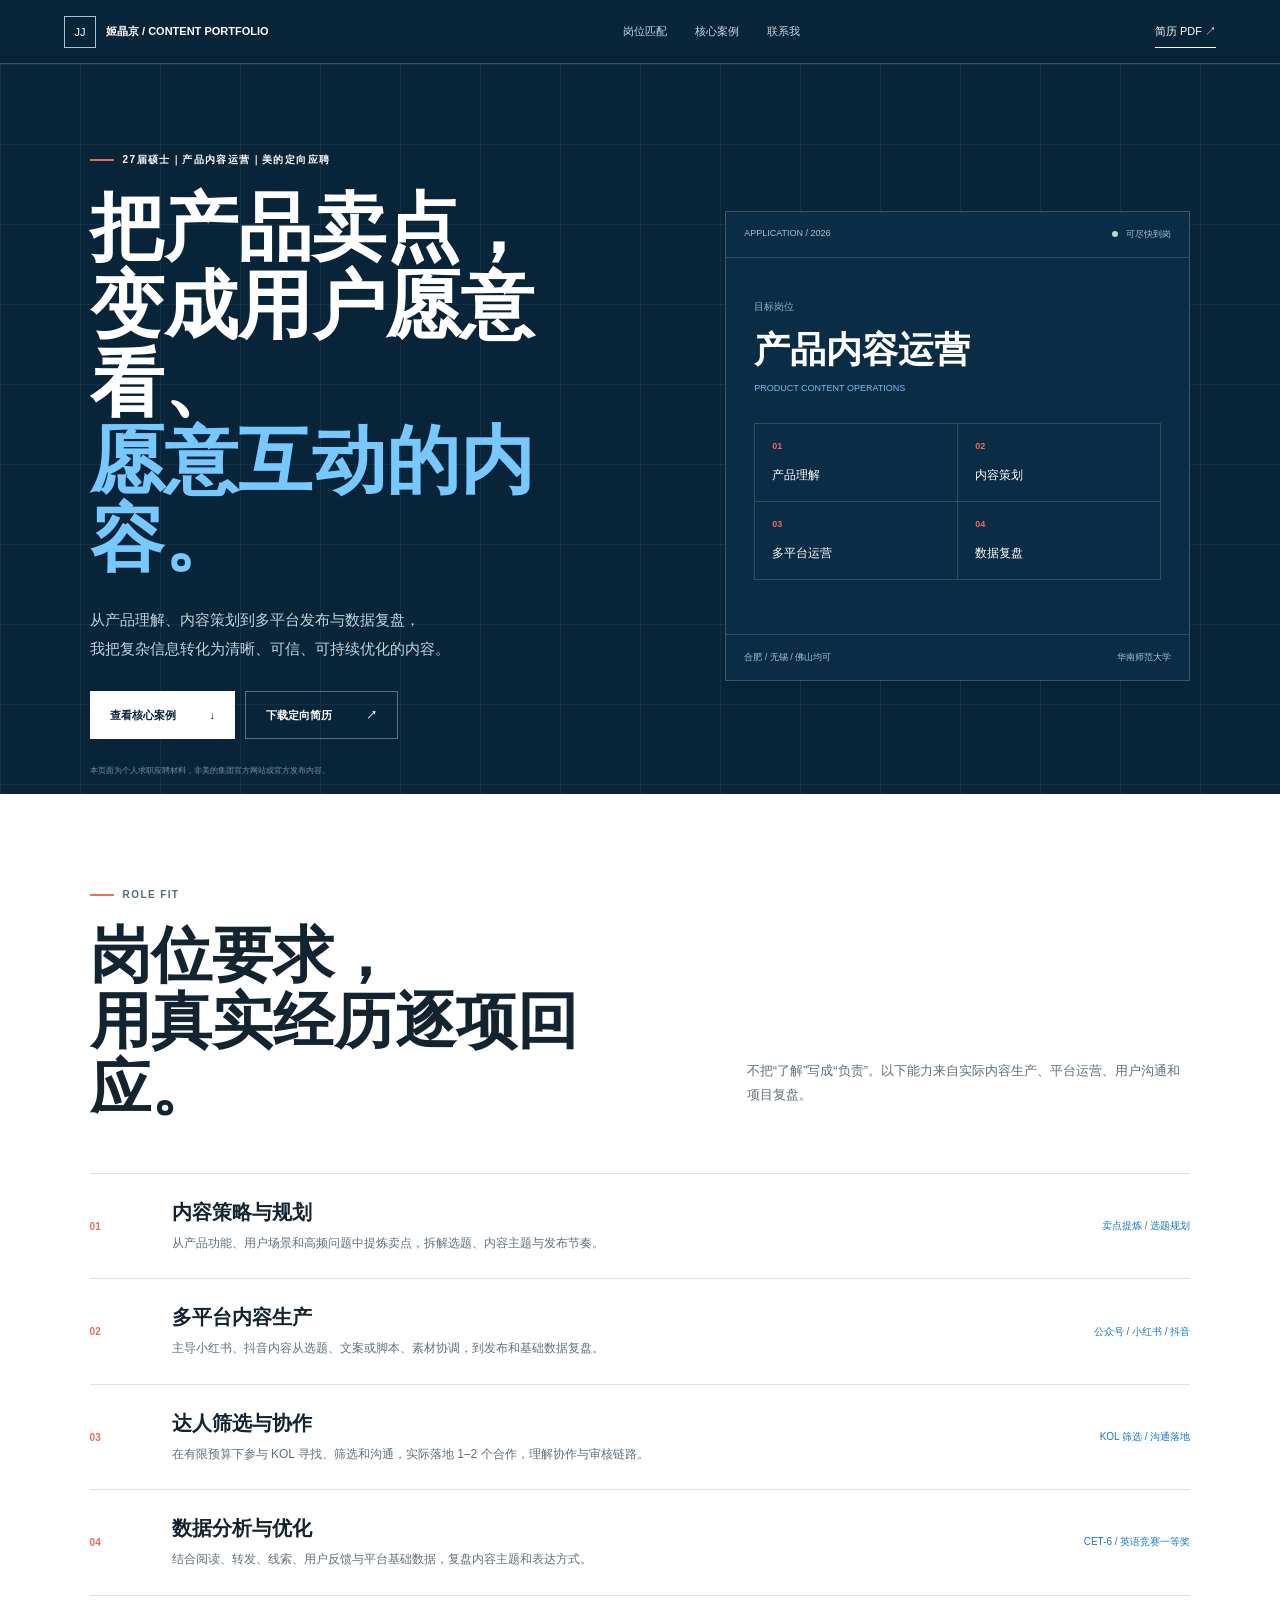
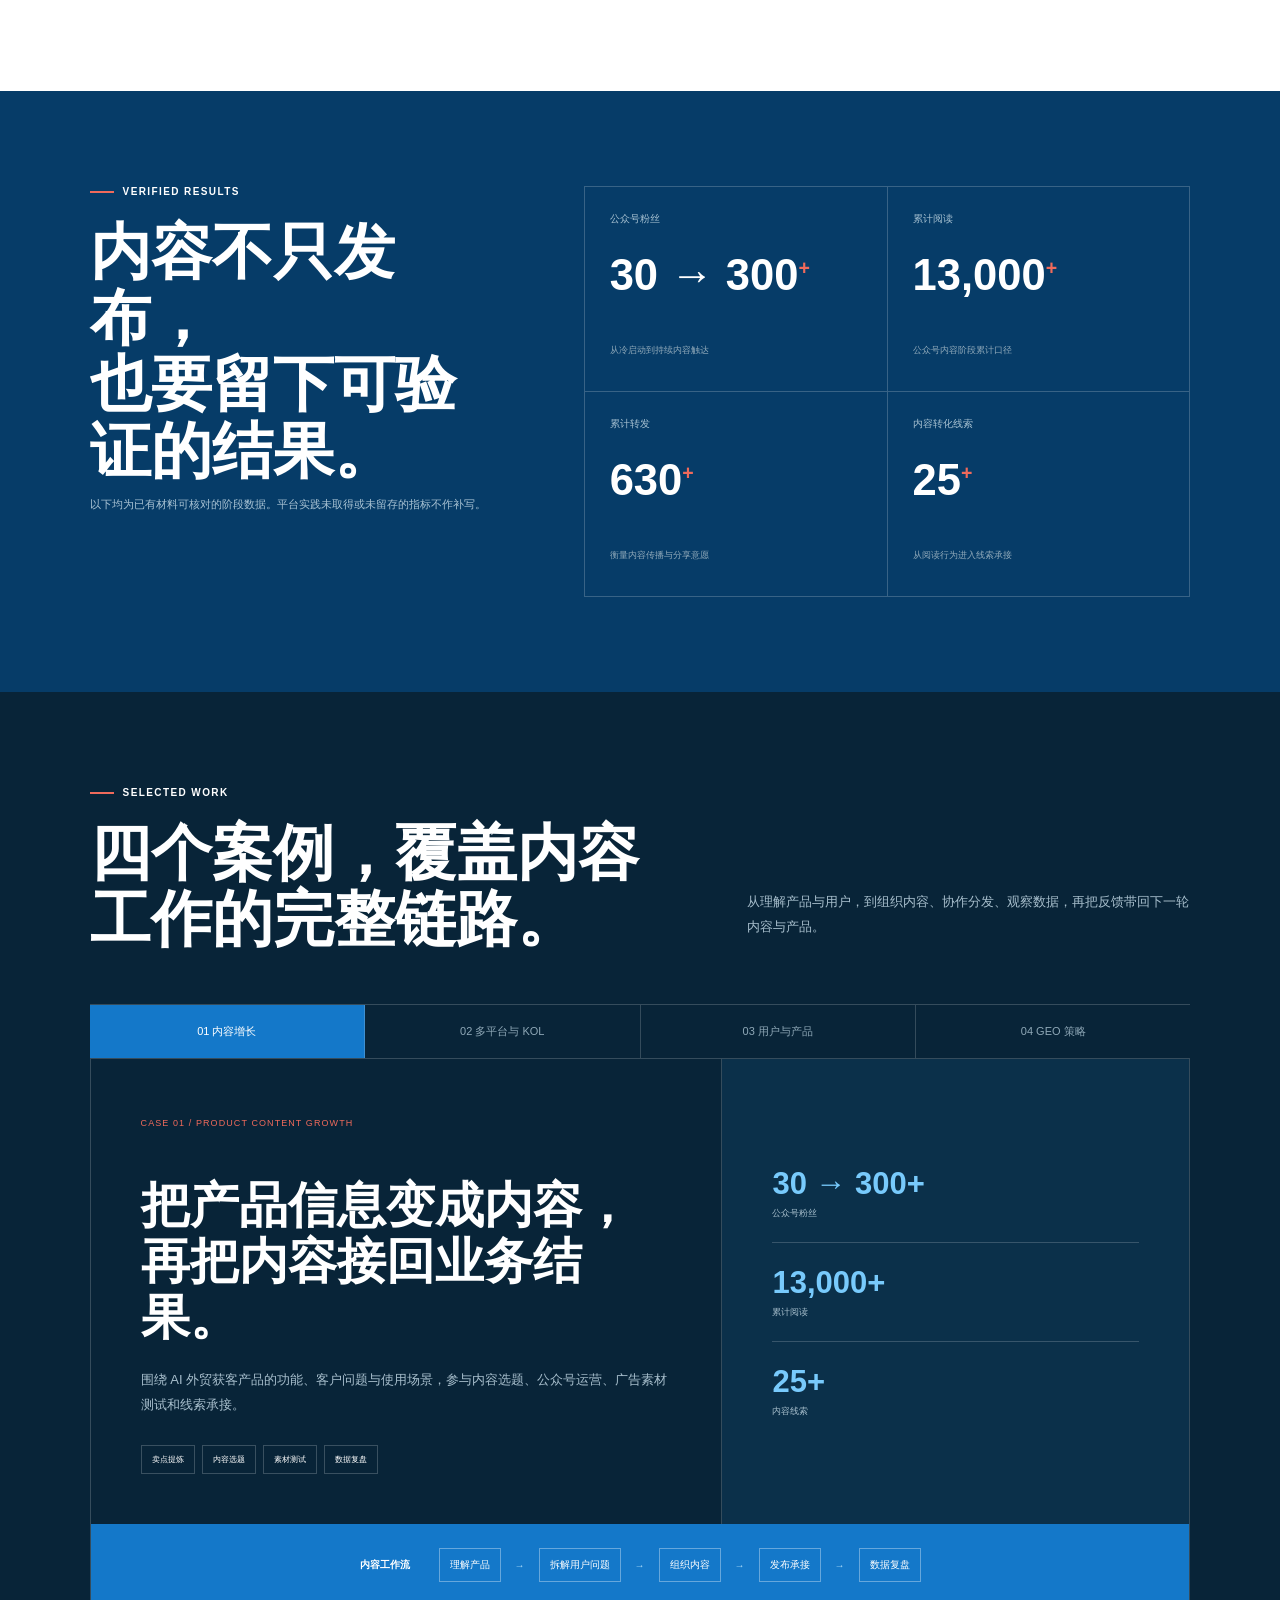
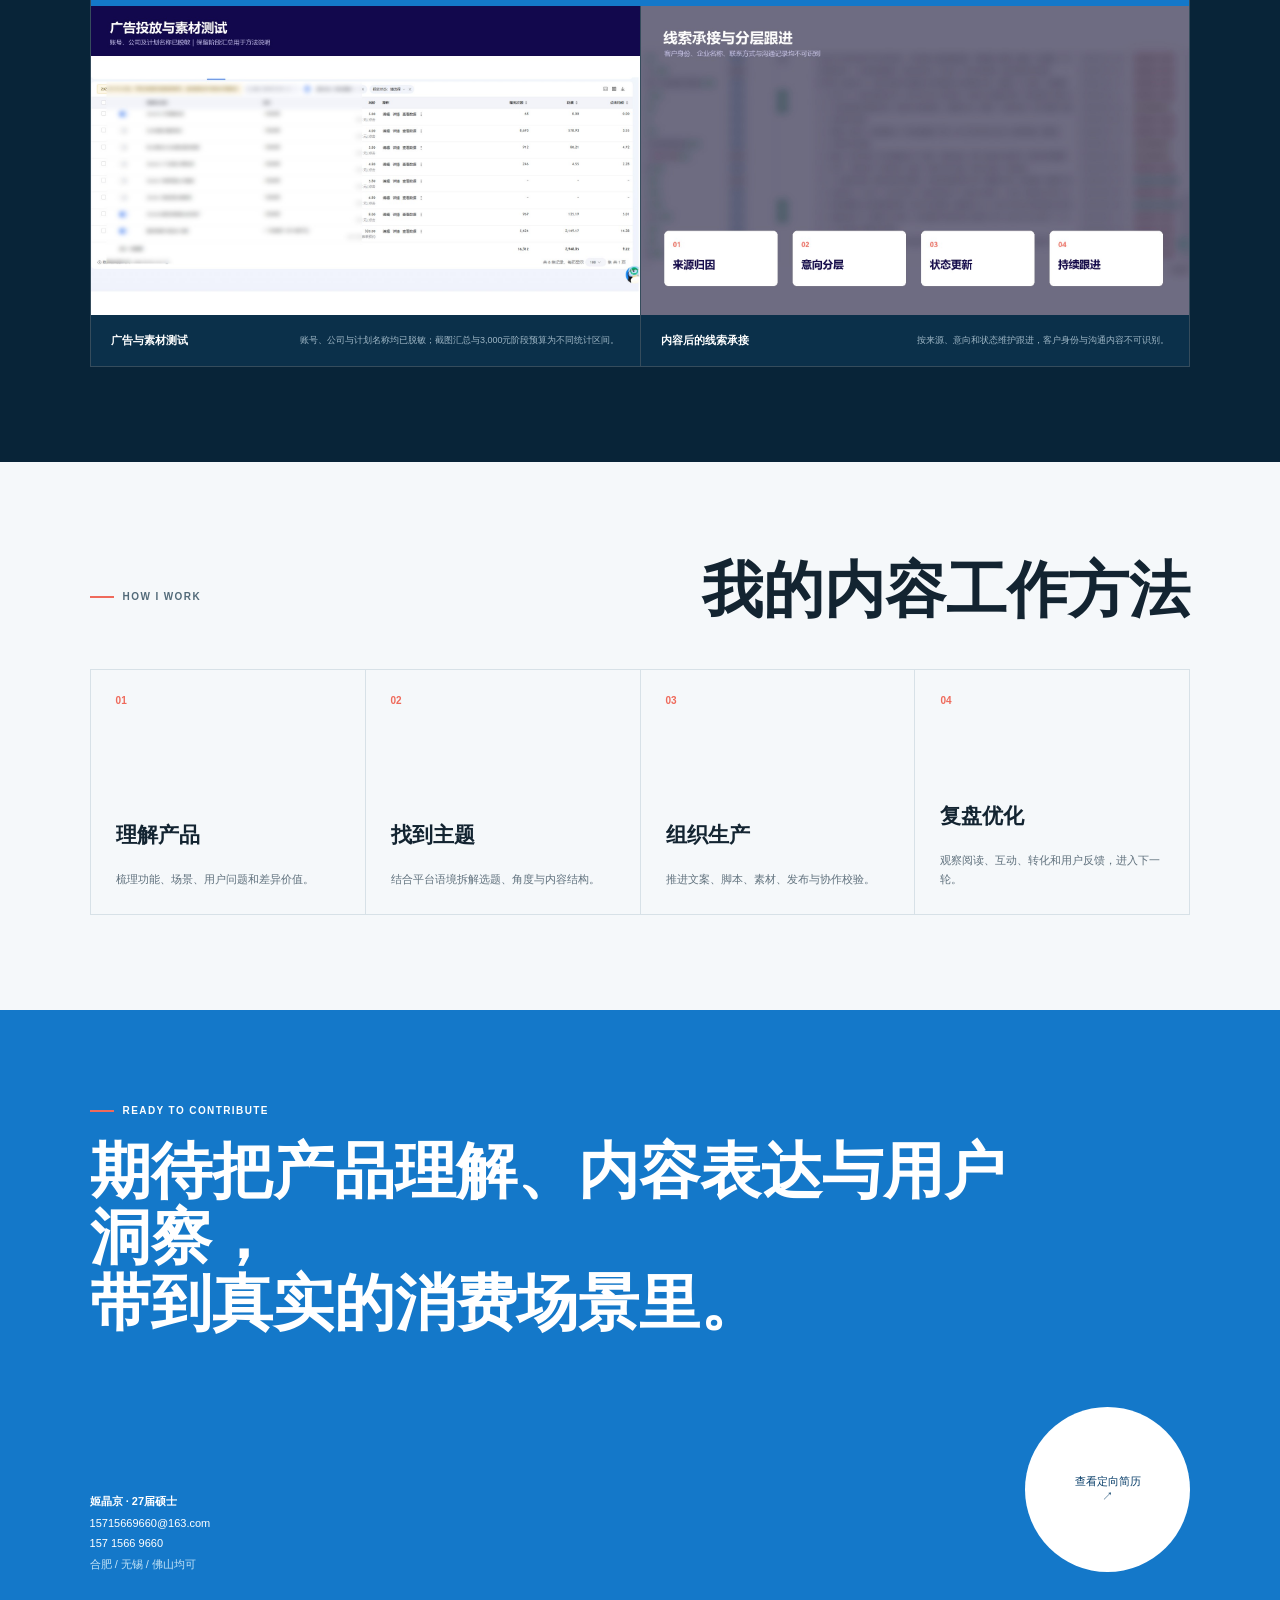
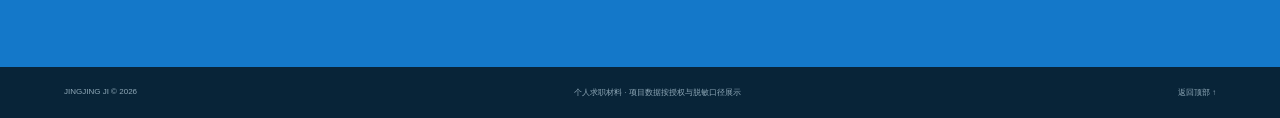
==== midea/index.html @ 1d13962d "Add Midea content operations portfolio" ====
<!doctype html>
<html lang="zh-CN">
<head>
  <meta charset="utf-8">
  <meta name="viewport" content="width=device-width, initial-scale=1">
  <meta name="description" content="姬晶京，美的产品内容运营岗位定向作品集。">
  <title>姬晶京｜美的产品内容运营定向作品集</title>
  <link rel="stylesheet" href="styles.css">
</head>
<body>
  <header class="site-header">
    <a class="brand" href="#top" aria-label="返回顶部"><span>JJ</span><b>姬晶京 / CONTENT PORTFOLIO</b></a>
    <nav aria-label="页面导航"><a href="#match">岗位匹配</a><a href="#work">核心案例</a><a href="#contact">联系我</a></nav>
    <a class="header-action" href="assets/Midea_Product_Content_Resume_Jijingjing.pdf" target="_blank" rel="noopener">简历 PDF <span>↗</span></a>
  </header>

  <main id="top">
    <section class="hero">
      <div class="hero-copy reveal">
        <p class="kicker"><span></span>27届硕士｜产品内容运营｜美的定向应聘</p>
        <h1>把产品卖点，<br>变成用户愿意看、<br><em>愿意互动的内容。</em></h1>
        <p class="hero-lead">从产品理解、内容策划到多平台发布与数据复盘，<br>我把复杂信息转化为清晰、可信、可持续优化的内容。</p>
        <div class="hero-actions">
          <a class="button primary" href="#work">查看核心案例 <span>↓</span></a>
          <a class="button secondary" href="assets/Midea_Product_Content_Resume_Jijingjing.pdf" target="_blank" rel="noopener">下载定向简历 <span>↗</span></a>
        </div>
      </div>
      <div class="hero-board reveal" aria-label="个人能力概览">
        <div class="board-head"><span>APPLICATION / 2026</span><span><i></i> 可尽快到岗</span></div>
        <div class="board-center">
          <p>目标岗位</p><strong>产品内容运营</strong><small>PRODUCT CONTENT OPERATIONS</small>
        </div>
        <div class="capability-grid">
          <div><b>01</b><span>产品理解</span></div><div><b>02</b><span>内容策划</span></div>
          <div><b>03</b><span>多平台运营</span></div><div><b>04</b><span>数据复盘</span></div>
        </div>
        <div class="board-foot"><span>合肥 / 无锡 / 佛山均可</span><span>华南师范大学</span></div>
      </div>
      <div class="hero-note">本页面为个人求职应聘材料，非美的集团官方网站或官方发布内容。</div>
    </section>

    <section id="match" class="match section">
      <div class="section-heading reveal">
        <div><p class="kicker dark"><span></span>ROLE FIT</p><h2>岗位要求，<br>用真实经历逐项回应。</h2></div>
        <p>不把“了解”写成“负责”。以下能力来自实际内容生产、平台运营、用户沟通和项目复盘。</p>
      </div>
      <div class="match-list">
        <article class="reveal"><b>01</b><div><h3>内容策略与规划</h3><p>从产品功能、用户场景和高频问题中提炼卖点，拆解选题、内容主题与发布节奏。</p></div><span>卖点提炼 / 选题规划</span></article>
        <article class="reveal"><b>02</b><div><h3>多平台内容生产</h3><p>主导小红书、抖音内容从选题、文案或脚本、素材协调，到发布和基础数据复盘。</p></div><span>公众号 / 小红书 / 抖音</span></article>
        <article class="reveal"><b>03</b><div><h3>达人筛选与协作</h3><p>在有限预算下参与 KOL 寻找、筛选和沟通，实际落地 1–2 个合作，理解协作与审核链路。</p></div><span>KOL 筛选 / 沟通落地</span></article>
        <article class="reveal"><b>04</b><div><h3>数据分析与优化</h3><p>结合阅读、转发、线索、用户反馈与平台基础数据，复盘内容主题和表达方式。</p></div><span>CET-6 / 英语竞赛一等奖</span></article>
      </div>
    </section>

    <section class="results section" aria-labelledby="results-title">
      <div class="result-intro reveal"><p class="kicker"><span></span>VERIFIED RESULTS</p><h2 id="results-title">内容不只发布，<br>也要留下可验证的结果。</h2><p>以下均为已有材料可核对的阶段数据。平台实践未取得或未留存的指标不作补写。</p></div>
      <div class="result-grid">
        <article class="reveal"><span>公众号粉丝</span><strong>30 → 300<sup>+</sup></strong><p>从冷启动到持续内容触达</p></article>
        <article class="reveal"><span>累计阅读</span><strong>13,000<sup>+</sup></strong><p>公众号内容阶段累计口径</p></article>
        <article class="reveal"><span>累计转发</span><strong>630<sup>+</sup></strong><p>衡量内容传播与分享意愿</p></article>
        <article class="reveal"><span>内容转化线索</span><strong>25<sup>+</sup></strong><p>从阅读行为进入线索承接</p></article>
      </div>
    </section>

    <section id="work" class="work section">
      <div class="section-heading light reveal">
        <div><p class="kicker"><span></span>SELECTED WORK</p><h2>四个案例，覆盖内容工作的完整链路。</h2></div>
        <p>从理解产品与用户，到组织内容、协作分发、观察数据，再把反馈带回下一轮内容与产品。</p>
      </div>
      <div class="case-tabs" role="tablist" aria-label="核心案例切换">
        <button class="active" id="tab-content" data-case="content" role="tab" aria-selected="true" aria-controls="content">01 内容增长</button>
        <button id="tab-platform" data-case="platform" role="tab" aria-selected="false" aria-controls="platform">02 多平台与 KOL</button>
        <button id="tab-user" data-case="user" role="tab" aria-selected="false" aria-controls="user">03 用户与产品</button>
        <button id="tab-geo" data-case="geo" role="tab" aria-selected="false" aria-controls="geo">04 GEO 策略</button>
      </div>

      <div class="case-stage reveal">
        <article class="case-panel active" id="content" role="tabpanel" aria-labelledby="tab-content">
          <div class="case-summary">
            <div><p class="case-no">CASE 01 / PRODUCT CONTENT GROWTH</p><h3>把产品信息变成内容，再把内容接回业务结果。</h3><p>围绕 AI 外贸获客产品的功能、客户问题与使用场景，参与内容选题、公众号运营、广告素材测试和线索承接。</p><div class="tags"><span>卖点提炼</span><span>内容选题</span><span>素材测试</span><span>数据复盘</span></div></div>
            <div class="mini-results"><div><b>30 → 300+</b><span>公众号粉丝</span></div><div><b>13,000+</b><span>累计阅读</span></div><div><b>25+</b><span>内容线索</span></div></div>
          </div>
          <div class="process"><b>内容工作流</b><span>理解产品</span><i>→</i><span>拆解用户问题</span><i>→</i><span>组织内容</span><i>→</i><span>发布承接</span><i>→</i><span>数据复盘</span></div>
          <div class="evidence-grid">
            <figure><img src="../assets/evidence-ad-performance.jpg" alt="广告投放与素材测试后台脱敏截图"><figcaption><b>广告与素材测试</b><span>账号、公司与计划名称均已脱敏；截图汇总与3,000元阶段预算为不同统计区间。</span></figcaption></figure>
            <figure><img src="../assets/evidence-lead-workflow.jpg" alt="客户线索承接和分层跟进脱敏示意"><figcaption><b>内容后的线索承接</b><span>按来源、意向和状态维护跟进，客户身份与沟通内容不可识别。</span></figcaption></figure>
          </div>
        </article>

        <article class="case-panel" id="platform" role="tabpanel" aria-labelledby="tab-platform" hidden>
          <div class="case-summary">
            <div><p class="case-no">CASE 02 / MULTI-PLATFORM & KOL</p><h3>平台不同，内容的组织方式也要跟着改变。</h3><p>在要务科技主导小红书、抖音日常内容运营，覆盖选题、文案或脚本、素材协调、发布和基础复盘；在基金会实习中参与 KOL 筛选与合作沟通。</p><div class="tags"><span>小红书</span><span>抖音</span><span>脚本与文案</span><span>KOL 协作</span></div></div>
            <div class="platform-flow"><div><b>小红书</b><span>问题切入 / 场景表达 / 信息密度</span></div><div><b>抖音</b><span>前3秒信息 / 口播结构 / 节奏反馈</span></div><div><b>KOL</b><span>筛选 / 沟通 / 内容对齐 / 落地</span></div></div>
          </div>
          <div class="case-facts"><article><b>主导范围</b><p>选题 → 文案/脚本 → 素材协调 → 发布 → 基础数据复盘</p></article><article><b>合作结果</b><p>受预算限制，实际落地 1–2 个 KOL 合作；不补写未留存的曝光和转化数据。</p></article><article><b>方法迁移</b><p>先看产品场景与平台语境，再决定内容结构，而不是将同一份素材机械搬运。</p></article></div>
        </article>

        <article class="case-panel" id="user" role="tabpanel" aria-labelledby="tab-user" hidden>
          <div class="case-summary">
            <div><p class="case-no">CASE 03 / USER INSIGHT & PRODUCT</p><h3>从教师反馈里，找到内容传播与产品迭代的连接点。</h3><p>参与“益师心友”AI心理助手 0–1 推广，通过教师社群、内容触达、用户答疑与反馈分类，把一线问题整理为后续传播和产品建议。</p><div class="tags"><span>用户运营</span><span>社群触达</span><span>反馈归类</span><span>需求协作</span></div></div>
            <div class="impact-pair"><div><b>4,000+</b><span>4个月团队新增注册</span></div><div><b>1,000+</b><span>覆盖中小学校</span></div></div>
          </div>
          <div class="process"><b>用户反馈闭环</b><span>内容触达</span><i>→</i><span>注册体验</span><i>→</i><span>社群答疑</span><i>→</i><span>反馈归类</span><i>→</i><span>同步产品</span></div>
          <p class="scope-note">数据为项目团队阶段结果；个人负责社群运营、多渠道推广、用户答疑、反馈整理和推广 SOP 优化。</p>
        </article>

        <article class="case-panel" id="geo" role="tabpanel" aria-labelledby="tab-geo" hidden>
          <div class="case-summary">
            <div><p class="case-no">CASE 04 / DATA-DRIVEN CONTENT</p><h3>用固定问题集建立基线，让内容策略有复测依据。</h3><p>先监测目标问题中的品牌可见度，再从用户搜索意图与竞品占位中规划内容主题，完成公开平台铺设与复测。</p><div class="tags"><span>监测诊断</span><span>内容规划</span><span>竞品研究</span><span>复测验证</span></div></div>
            <div class="geo-score"><small>品牌出现率</small><b>0% → 4.2%</b><span>推荐率 0% → 2.1%</span></div>
          </div>
          <div class="evidence-grid geo-grid">
            <figure><img src="../assets/evidence-geo-before-after.jpg" alt="GEO品牌可见度监测前后对比"><figcaption><b>同口径效果验证</b><span>12个问题、4个平台、48个回答样本。</span></figcaption></figure>
            <figure><img src="../assets/evidence-geo-plan.jpg" alt="GEO月度内容发布计划节选"><figcaption><b>月度内容计划</b><span>4周主题规划，每周2篇，覆盖4类核心搜索意图。</span></figcaption></figure>
          </div>
        </article>
      </div>
    </section>

    <section class="method section">
      <div class="method-title reveal"><p class="kicker dark"><span></span>HOW I WORK</p><h2>我的内容工作方法</h2></div>
      <ol class="method-steps">
        <li class="reveal"><b>01</b><h3>理解产品</h3><p>梳理功能、场景、用户问题和差异价值。</p></li>
        <li class="reveal"><b>02</b><h3>找到主题</h3><p>结合平台语境拆解选题、角度与内容结构。</p></li>
        <li class="reveal"><b>03</b><h3>组织生产</h3><p>推进文案、脚本、素材、发布与协作校验。</p></li>
        <li class="reveal"><b>04</b><h3>复盘优化</h3><p>观察阅读、互动、转化和用户反馈，进入下一轮。</p></li>
      </ol>
    </section>

    <section id="contact" class="contact section">
      <p class="kicker"><span></span>READY TO CONTRIBUTE</p>
      <h2>期待把产品理解、内容表达与用户洞察，<br>带到真实的消费场景里。</h2>
      <div class="contact-row">
        <div><b>姬晶京 · 27届硕士</b><a href="mailto:15715669660@163.com">15715669660@163.com</a><a href="tel:15715669660">157 1566 9660</a><span>合肥 / 无锡 / 佛山均可</span></div>
        <a class="resume-circle" href="assets/Midea_Product_Content_Resume_Jijingjing.pdf" target="_blank" rel="noopener">查看定向简历 <span>↗</span></a>
      </div>
    </section>
  </main>
  <footer><span>JINGJING JI © 2026</span><span>个人求职材料 · 项目数据按授权与脱敏口径展示</span><a href="#top">返回顶部 ↑</a></footer>
  <script src="script.js"></script>
</body>
</html>
---- midea/styles.css ----
:root{--blue:#1478c9;--blue-dark:#063c68;--navy:#082438;--ink:#132431;--muted:#60717d;--coral:#ef6a5b;--mint:#a8e0d0;--paper:#f5f8fa;--line:#d7e1e7;--white:#fff}*{box-sizing:border-box}html{scroll-behavior:smooth}body{margin:0;background:var(--white);color:var(--ink);font-family:Arial,"Microsoft YaHei","PingFang SC",sans-serif;letter-spacing:0}a{color:inherit;text-decoration:none}button{font:inherit}.site-header{height:64px;padding:0 5vw;display:flex;align-items:center;justify-content:space-between;border-bottom:1px solid rgba(255,255,255,.22);background:var(--navy);color:#fff;position:sticky;top:0;z-index:30}.brand{display:flex;align-items:center;gap:10px;font-size:11px}.brand span{width:32px;height:32px;display:grid;place-items:center;border:1px solid rgba(255,255,255,.7)}.site-header nav{display:flex;gap:28px;color:#c8d9e5;font-size:11px}.site-header nav a:hover{color:#fff}.header-action{font-size:11px;border-bottom:1px solid #fff;padding:8px 0}.hero{min-height:min(730px,calc(100svh - 64px));background:var(--navy);color:#fff;padding:76px 7vw 42px;display:grid;grid-template-columns:1.08fr .92fr;gap:7vw;align-items:center;position:relative}.hero:before{content:"";position:absolute;inset:0;background-image:linear-gradient(rgba(255,255,255,.055) 1px,transparent 1px),linear-gradient(90deg,rgba(255,255,255,.055) 1px,transparent 1px);background-size:80px 80px;pointer-events:none}.hero-copy,.hero-board,.hero-note{position:relative}.kicker{font-size:10px;font-weight:700;letter-spacing:.14em;margin:0 0 22px}.kicker span{display:inline-block;width:24px;height:2px;background:var(--coral);vertical-align:middle;margin-right:9px}.kicker.dark{color:#536b7a}.hero h1{font-size:clamp(48px,5.8vw,82px);line-height:1.05;margin:0;font-weight:600;max-width:820px}.hero h1 em{font-style:normal;color:#76c8ff}.hero-lead{font-size:15px;line-height:1.9;color:#c3d4df;margin:28px 0;max-width:650px}.hero-actions{display:flex;gap:10px}.button{min-height:48px;padding:0 20px;display:inline-flex;align-items:center;justify-content:space-between;gap:34px;font-size:11px;font-weight:700}.button.primary{background:#fff;color:var(--navy)}.button.secondary{border:1px solid rgba(255,255,255,.35)}.hero-board{border:1px solid rgba(255,255,255,.2);background:#0a2c44;min-height:470px;display:flex;flex-direction:column}.board-head,.board-foot{display:flex;justify-content:space-between;padding:16px 18px;font-size:9px;color:#abc1d0}.board-head{border-bottom:1px solid rgba(255,255,255,.15)}.board-head i{display:inline-block;width:6px;height:6px;background:var(--mint);border-radius:50%;margin-right:6px}.board-center{padding:42px 28px 30px}.board-center p{margin:0 0 12px;color:#95b3c5;font-size:10px}.board-center strong{display:block;font-size:36px}.board-center small{display:block;color:#69bff8;font-size:9px;margin-top:8px}.capability-grid{display:grid;grid-template-columns:1fr 1fr;margin:0 28px;border-top:1px solid rgba(255,255,255,.16);border-left:1px solid rgba(255,255,255,.16)}.capability-grid div{min-height:78px;padding:17px;border-right:1px solid rgba(255,255,255,.16);border-bottom:1px solid rgba(255,255,255,.16);display:flex;flex-direction:column;justify-content:space-between}.capability-grid b{font-size:9px;color:var(--coral)}.capability-grid span{font-size:12px}.board-foot{margin-top:auto;border-top:1px solid rgba(255,255,255,.15)}.hero-note{position:absolute;left:7vw;bottom:18px;font-size:8px;color:#7892a3}.section{padding:95px 7vw}.section-heading{display:grid;grid-template-columns:1fr .8fr;gap:8vw;align-items:end;margin-bottom:52px}.section-heading h2,.result-intro h2,.method-title h2,.contact h2{font-size:clamp(38px,4.8vw,64px);line-height:1.08;margin:0;font-weight:600}.section-heading>p{font-size:13px;line-height:1.9;color:var(--muted);max-width:520px}.match{background:#fff}.match-list{border-top:1px solid var(--line)}.match-list article{display:grid;grid-template-columns:54px 1fr 220px;gap:28px;align-items:center;padding:25px 0;border-bottom:1px solid var(--line)}.match-list article>b{font-size:10px;color:var(--coral)}.match-list h3{font-size:20px;margin:0 0 7px}.match-list p{font-size:12px;line-height:1.7;color:var(--muted);margin:0}.match-list article>span{font-size:10px;color:var(--blue);text-align:right}.results{background:var(--blue-dark);color:#fff;display:grid;grid-template-columns:.8fr 1.2fr;gap:7vw}.result-intro>p:last-child{color:#a9c3d4;line-height:1.8;font-size:11px;max-width:460px}.result-grid{display:grid;grid-template-columns:1fr 1fr;border-top:1px solid rgba(255,255,255,.2);border-left:1px solid rgba(255,255,255,.2)}.result-grid article{min-height:205px;padding:25px;border-right:1px solid rgba(255,255,255,.2);border-bottom:1px solid rgba(255,255,255,.2);display:flex;flex-direction:column}.result-grid span{font-size:10px;color:#a8c2d2}.result-grid strong{font-size:clamp(30px,3.4vw,47px);margin:25px 0}.result-grid sup{color:var(--coral);font-size:.45em}.result-grid p{font-size:9px;color:#91aaba;margin-top:auto}.work{background:var(--navy);color:#fff}.section-heading.light>p{color:#a8bfcd}.case-tabs{display:flex;border-top:1px solid rgba(255,255,255,.18);border-bottom:1px solid rgba(255,255,255,.18);overflow-x:auto;scrollbar-width:none}.case-tabs::-webkit-scrollbar{display:none}.case-tabs button{min-width:170px;flex:1;border:0;border-right:1px solid rgba(255,255,255,.18);background:none;color:#8fa8b7;padding:19px 12px;cursor:pointer;font-size:11px}.case-tabs button:last-child{border-right:0}.case-tabs button.active{background:var(--blue);color:#fff}.case-tabs button:focus-visible{outline:2px solid #fff;outline-offset:-4px}.case-stage{border:1px solid rgba(255,255,255,.18);border-top:0}.case-panel{display:none}.case-panel.active{display:block}.case-summary{display:grid;grid-template-columns:1.15fr .85fr;min-height:450px}.case-summary>div{padding:50px}.case-summary>div:first-child{border-right:1px solid rgba(255,255,255,.18)}.case-no{font-size:9px;color:var(--coral);letter-spacing:.12em}.case-summary h3{font-size:clamp(30px,3.8vw,50px);line-height:1.15;margin:50px 0 22px}.case-summary>div>p:not(.case-no){color:#a8bfcd;font-size:13px;line-height:1.9}.tags{display:flex;gap:7px;flex-wrap:wrap;margin-top:28px}.tags span{font-size:8px;border:1px solid rgba(255,255,255,.2);padding:8px 10px}.mini-results{background:#0b304a;display:flex;flex-direction:column;justify-content:center}.mini-results div{padding:22px 0;border-bottom:1px solid rgba(255,255,255,.18)}.mini-results div:last-child{border:0}.mini-results b{display:block;font-size:31px;color:#78cafc}.mini-results span{font-size:9px;color:#a8bfcd}.process{display:flex;align-items:center;justify-content:center;gap:14px;padding:24px;background:var(--blue);font-size:10px}.process b{margin-right:15px}.process span{padding:9px 10px;border:1px solid rgba(255,255,255,.35)}.process i{font-style:normal;color:#a8daf8}.evidence-grid{display:grid;grid-template-columns:1fr 1fr;gap:1px;background:rgba(255,255,255,.18)}.evidence-grid figure{margin:0;background:#0b304a}.evidence-grid img{display:block;width:100%;aspect-ratio:16/9;object-fit:cover}.evidence-grid figcaption{padding:18px 20px;display:flex;justify-content:space-between;gap:25px}.evidence-grid figcaption b{font-size:11px;white-space:nowrap}.evidence-grid figcaption span{font-size:9px;color:#9fb7c6;line-height:1.6}.platform-flow{display:flex;flex-direction:column;justify-content:center;background:#0b304a}.platform-flow div{padding:24px 0;border-bottom:1px solid rgba(255,255,255,.18)}.platform-flow div:last-child{border:0}.platform-flow b{display:block;font-size:23px;color:#78cafc;margin-bottom:7px}.platform-flow span{font-size:10px;color:#a8bfcd}.case-facts{display:grid;grid-template-columns:repeat(3,1fr);border-top:1px solid rgba(255,255,255,.18)}.case-facts article{padding:27px;border-right:1px solid rgba(255,255,255,.18)}.case-facts article:last-child{border:0}.case-facts b{font-size:11px;color:var(--coral)}.case-facts p{font-size:10px;line-height:1.8;color:#a8bfcd}.impact-pair{background:#0b304a;display:flex;flex-direction:column;justify-content:center}.impact-pair div{padding:30px 0;border-bottom:1px solid rgba(255,255,255,.18)}.impact-pair div:last-child{border:0}.impact-pair b{font-size:42px;color:#78cafc;display:block}.impact-pair span{font-size:9px;color:#a8bfcd}.scope-note{padding:22px 30px;margin:0;color:#a8bfcd;font-size:10px;line-height:1.7}.geo-score{display:flex;flex-direction:column;justify-content:center;text-align:center;background:#0b304a}.geo-score small{color:#a8bfcd}.geo-score b{font-size:44px;color:#78cafc;margin:18px 0}.geo-score span{font-size:10px}.method{background:var(--paper)}.method-title{display:flex;justify-content:space-between;align-items:end;margin-bottom:45px}.method-steps{list-style:none;padding:0;margin:0;display:grid;grid-template-columns:repeat(4,1fr);border-top:1px solid var(--line);border-left:1px solid var(--line)}.method-steps li{min-height:245px;padding:25px;border-right:1px solid var(--line);border-bottom:1px solid var(--line);display:flex;flex-direction:column}.method-steps b{color:var(--coral);font-size:10px}.method-steps h3{font-size:21px;margin-top:auto}.method-steps p{font-size:11px;color:var(--muted);line-height:1.7;margin:0}.contact{background:var(--blue);color:#fff;min-height:600px;display:flex;flex-direction:column}.contact h2{max-width:950px}.contact-row{margin-top:auto;padding-top:70px;display:flex;align-items:end;justify-content:space-between}.contact-row>div{display:flex;flex-direction:column;gap:8px;font-size:11px}.contact-row>div span{color:#c5e5f8}.resume-circle{width:165px;height:165px;border-radius:50%;display:grid;place-content:center;text-align:center;background:#fff;color:var(--blue-dark);font-size:11px;transition:.2s}.resume-circle:hover{transform:scale(1.04)}footer{padding:20px 5vw;background:var(--navy);color:#8fa8b7;font-size:8px;display:flex;justify-content:space-between}.reveal{opacity:0;transform:translateY(20px);transition:opacity .6s ease,transform .6s ease}.reveal.visible{opacity:1;transform:none}@media(prefers-reduced-motion:reduce){html{scroll-behavior:auto}.reveal{opacity:1;transform:none;transition:none}}@media(max-width:900px){.site-header nav{display:none}.hero{grid-template-columns:1fr;padding-top:60px}.hero-board{min-height:410px}.hero-note{position:relative;left:auto;bottom:auto;grid-column:1/-1}.section-heading,.results,.case-summary{grid-template-columns:1fr}.match-list article{grid-template-columns:45px 1fr}.match-list article>span{grid-column:2;text-align:left}.case-summary>div:first-child{border-right:0;border-bottom:1px solid rgba(255,255,255,.18)}.process{flex-wrap:wrap;justify-content:flex-start}.process b{width:100%}.method-steps{grid-template-columns:1fr 1fr}.case-facts{grid-template-columns:1fr}.case-facts article{border-right:0;border-bottom:1px solid rgba(255,255,255,.18)}}@media(max-width:580px){.site-header{height:58px;padding:0 18px}.brand b{font-size:9px}.header-action{font-size:9px}.hero{min-height:auto;padding:58px 20px 35px;gap:35px}.hero h1{font-size:43px}.hero-lead br{display:none}.hero-actions{flex-direction:column}.button{width:100%}.hero-board{min-height:390px}.board-center{padding:34px 20px 25px}.capability-grid{margin:0 20px}.section{padding:72px 20px}.section-heading{display:block;margin-bottom:38px}.section-heading h2,.result-intro h2,.method-title h2,.contact h2{font-size:37px}.match-list article{gap:12px}.results{gap:42px}.result-grid{grid-template-columns:1fr}.result-grid article{min-height:155px}.case-tabs button{min-width:136px;padding:16px 8px}.case-summary{min-height:0}.case-summary>div{padding:30px 20px}.case-summary h3{margin-top:30px;font-size:31px}.process{padding:21px 18px;gap:8px}.process span{padding:8px}.evidence-grid,.geo-grid{grid-template-columns:1fr}.evidence-grid figcaption{display:block}.evidence-grid figcaption span{display:block;margin-top:7px}.case-facts article{padding:24px 20px}.method-title{display:block}.method-steps{grid-template-columns:1fr}.method-steps li{min-height:190px}.contact{min-height:560px}.contact-row{display:block}.resume-circle{width:135px;height:135px;margin-top:32px}footer{display:block}footer span,footer a{display:block;margin:7px 0}}
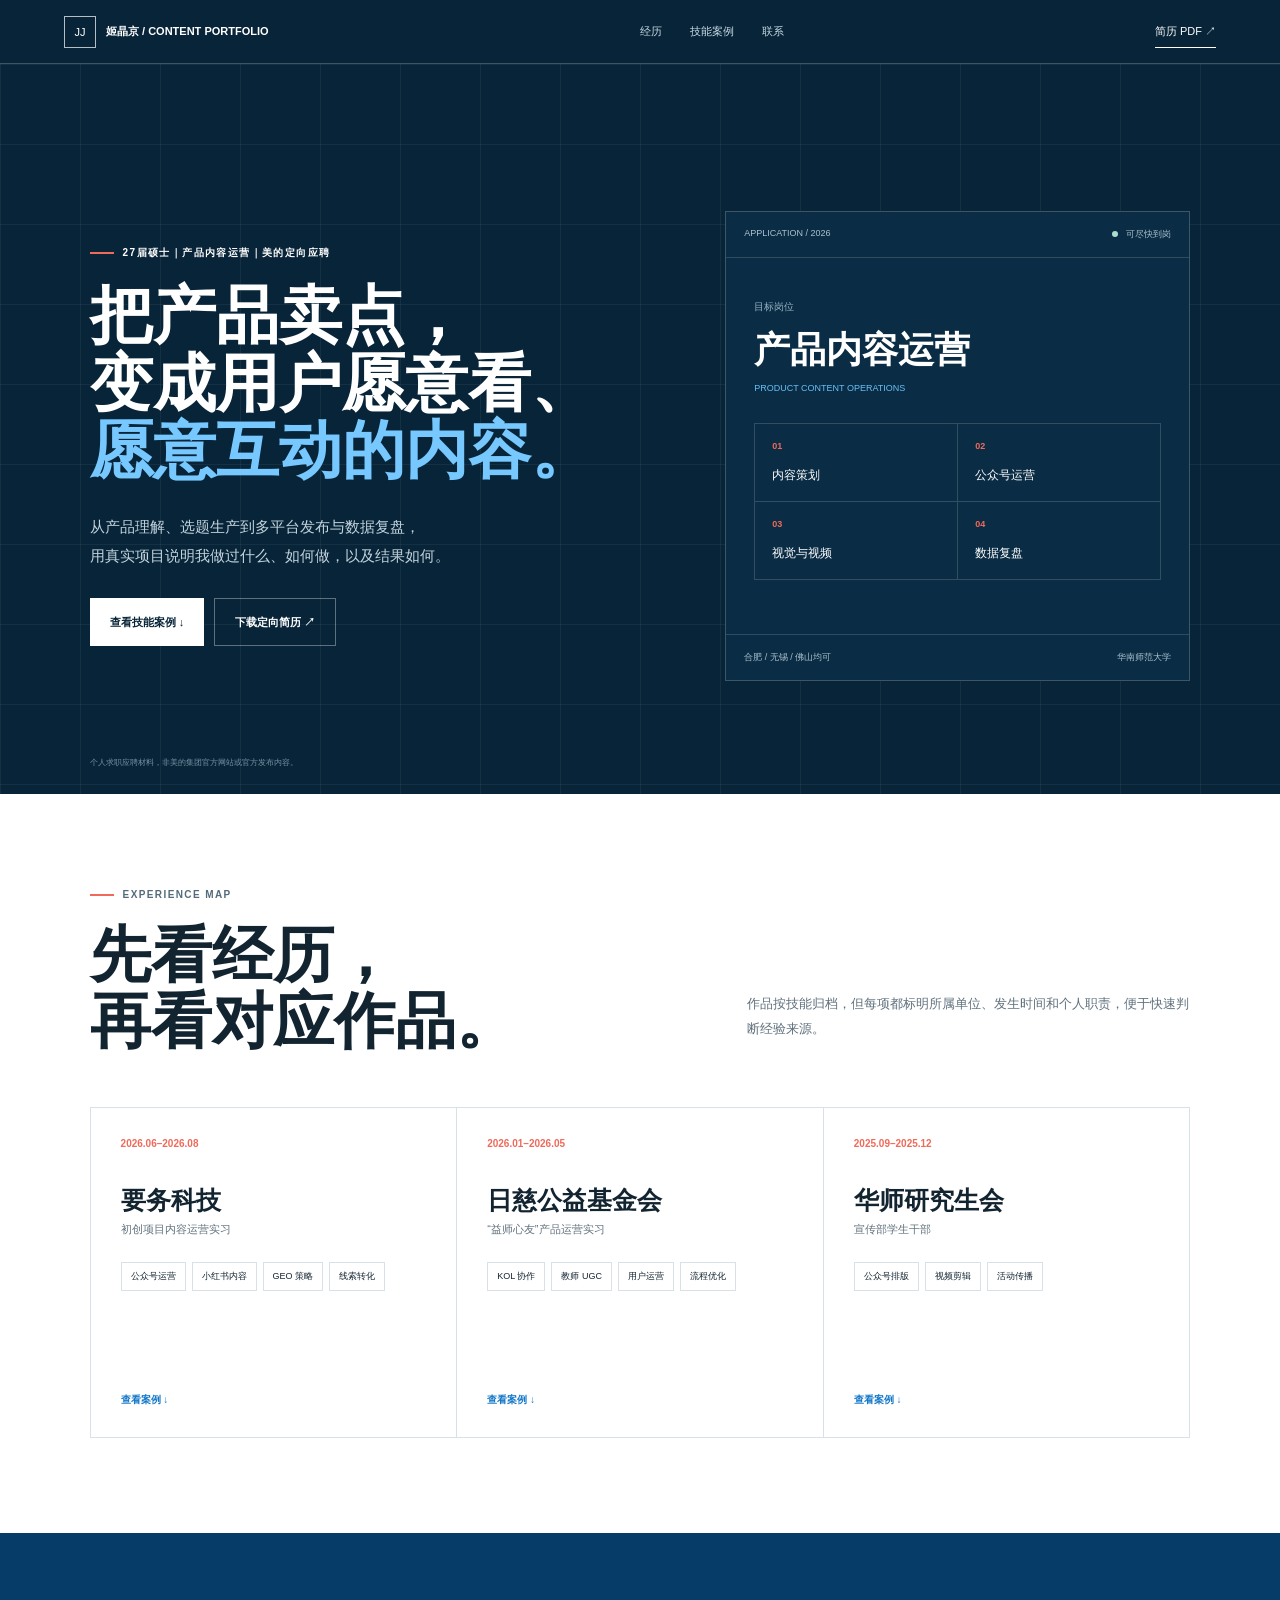
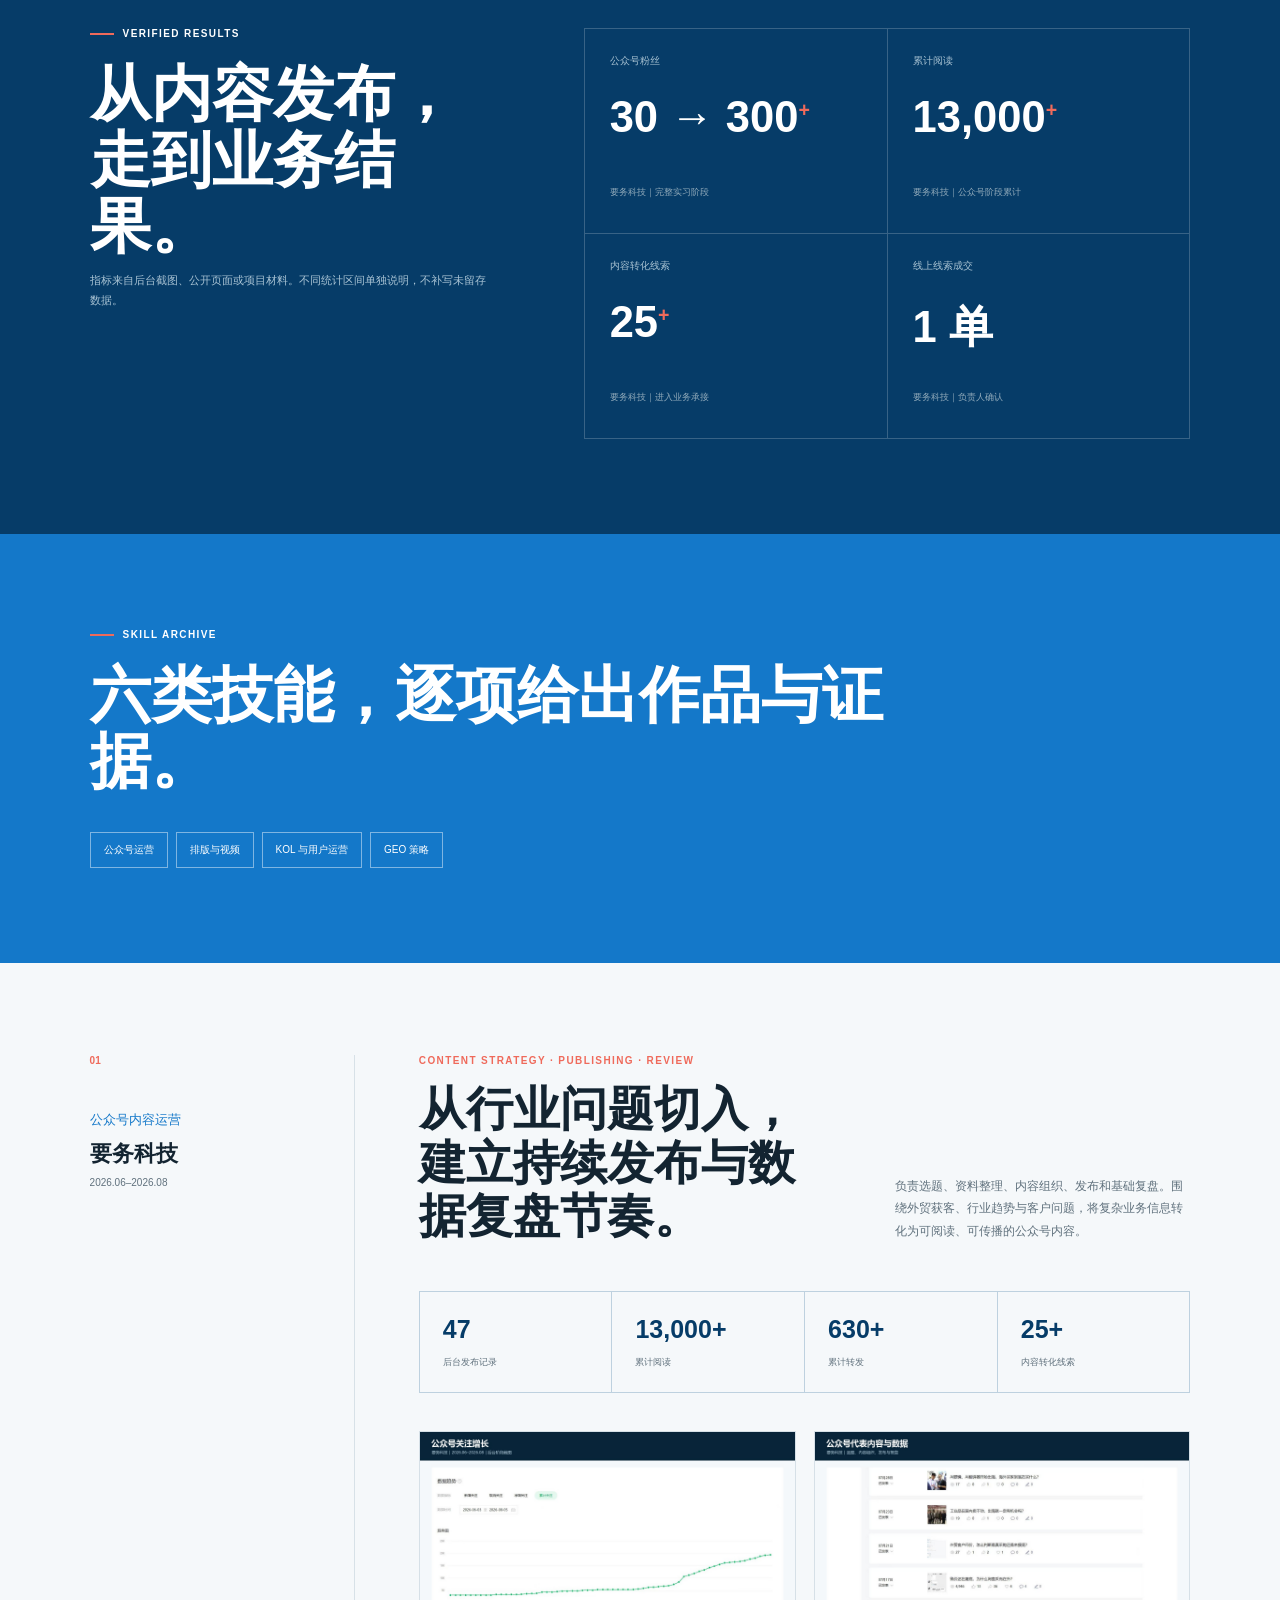
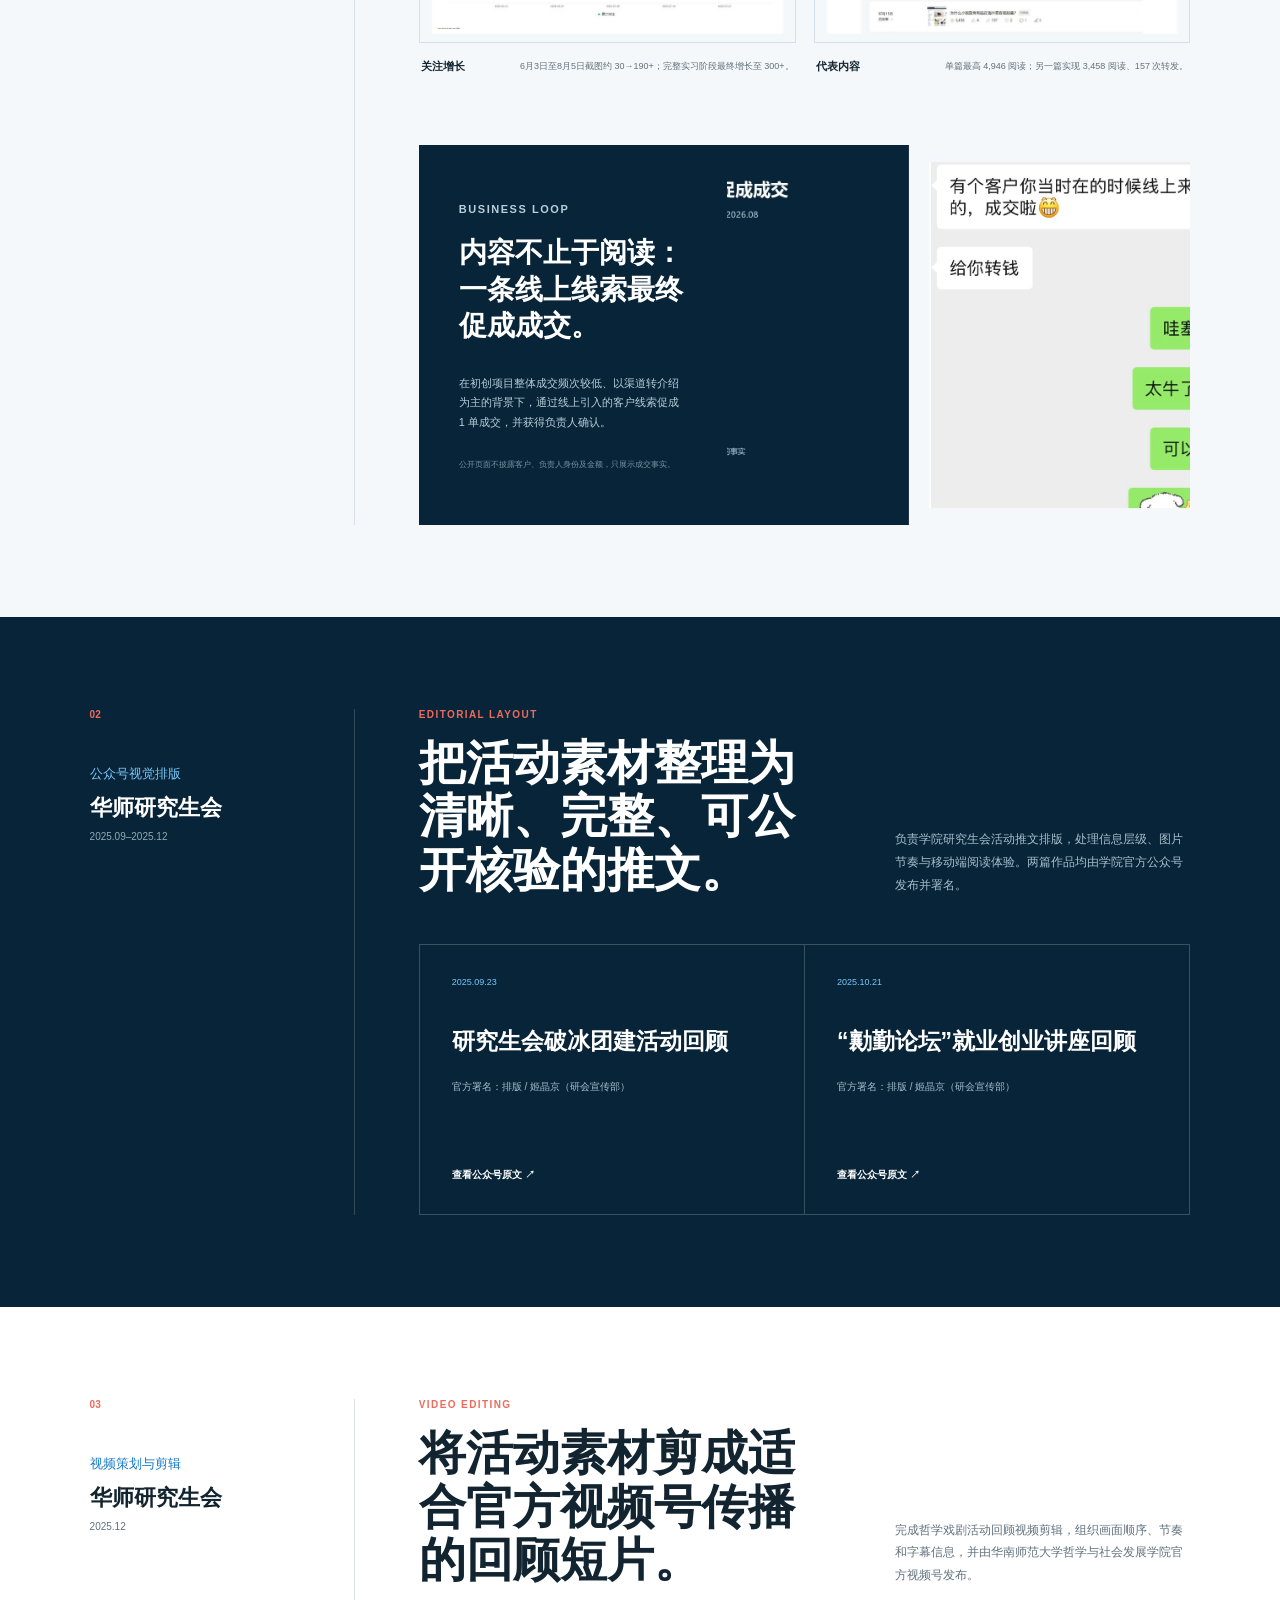
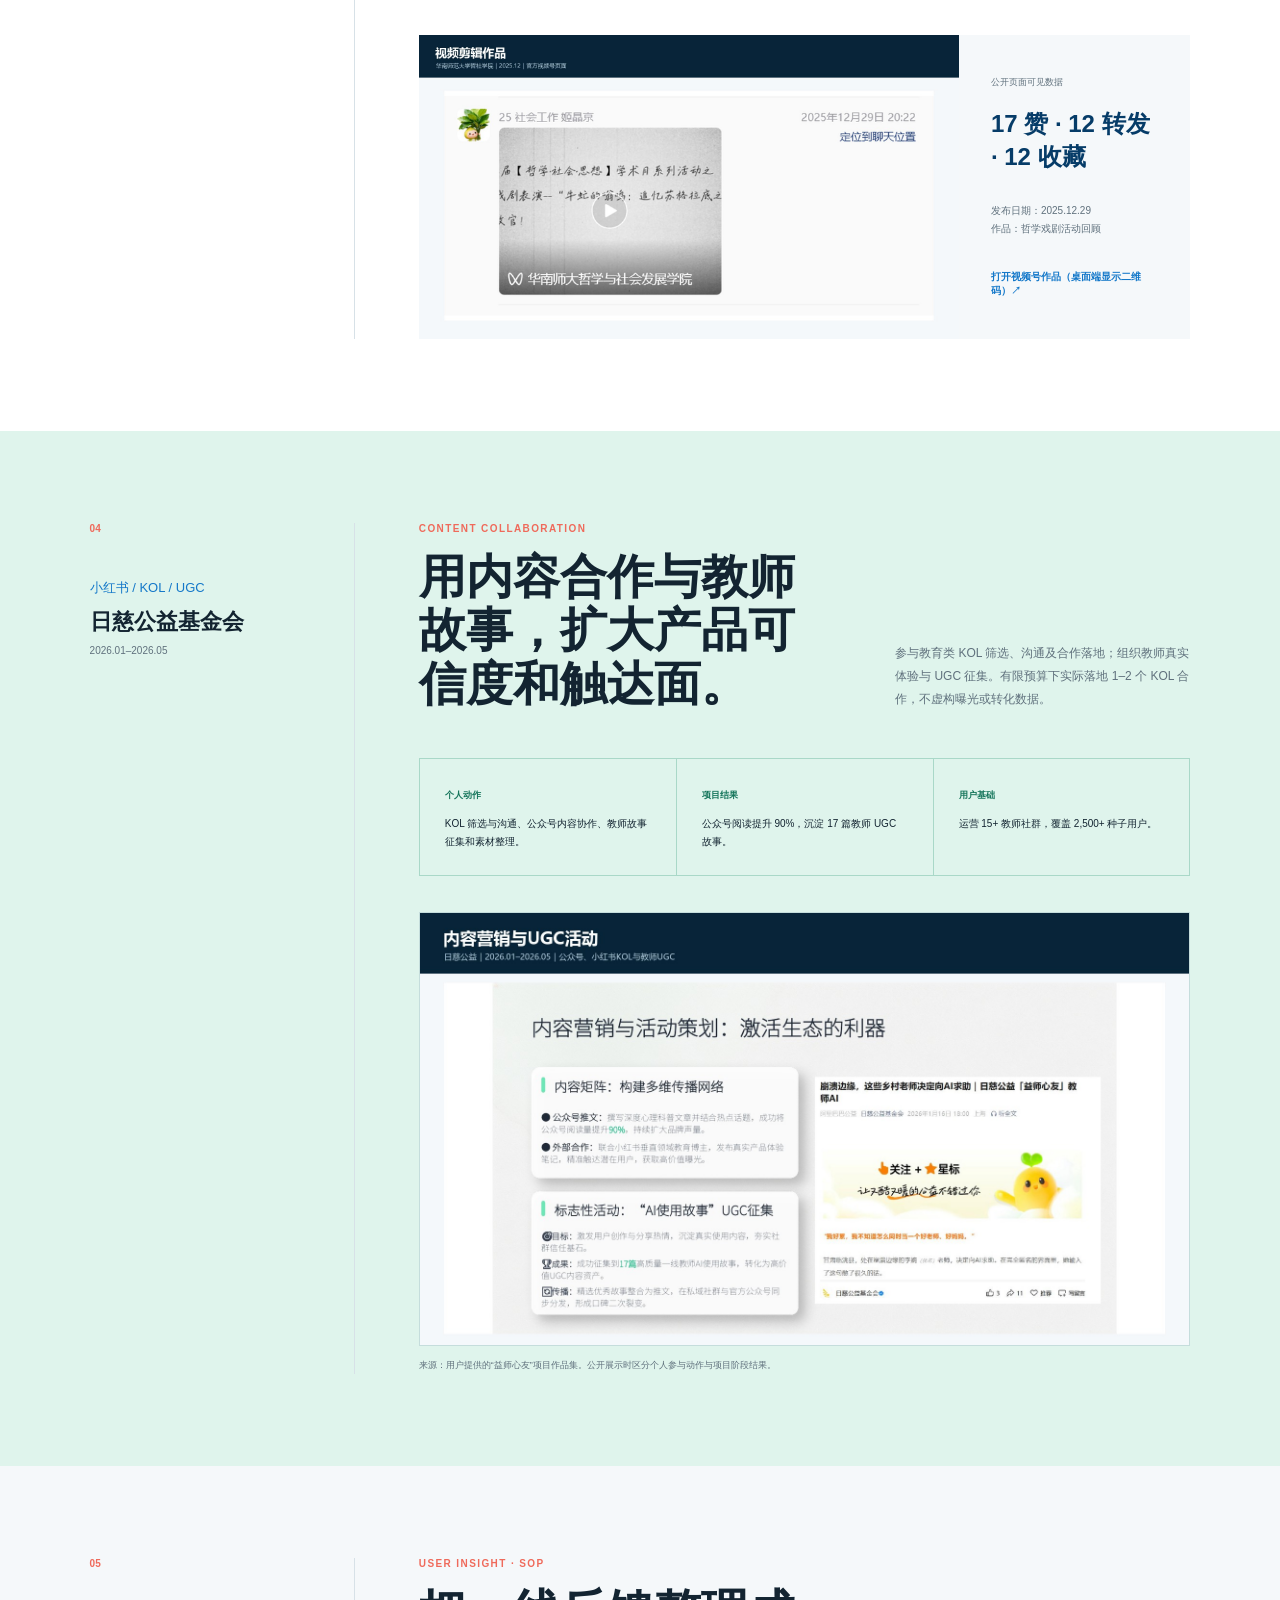
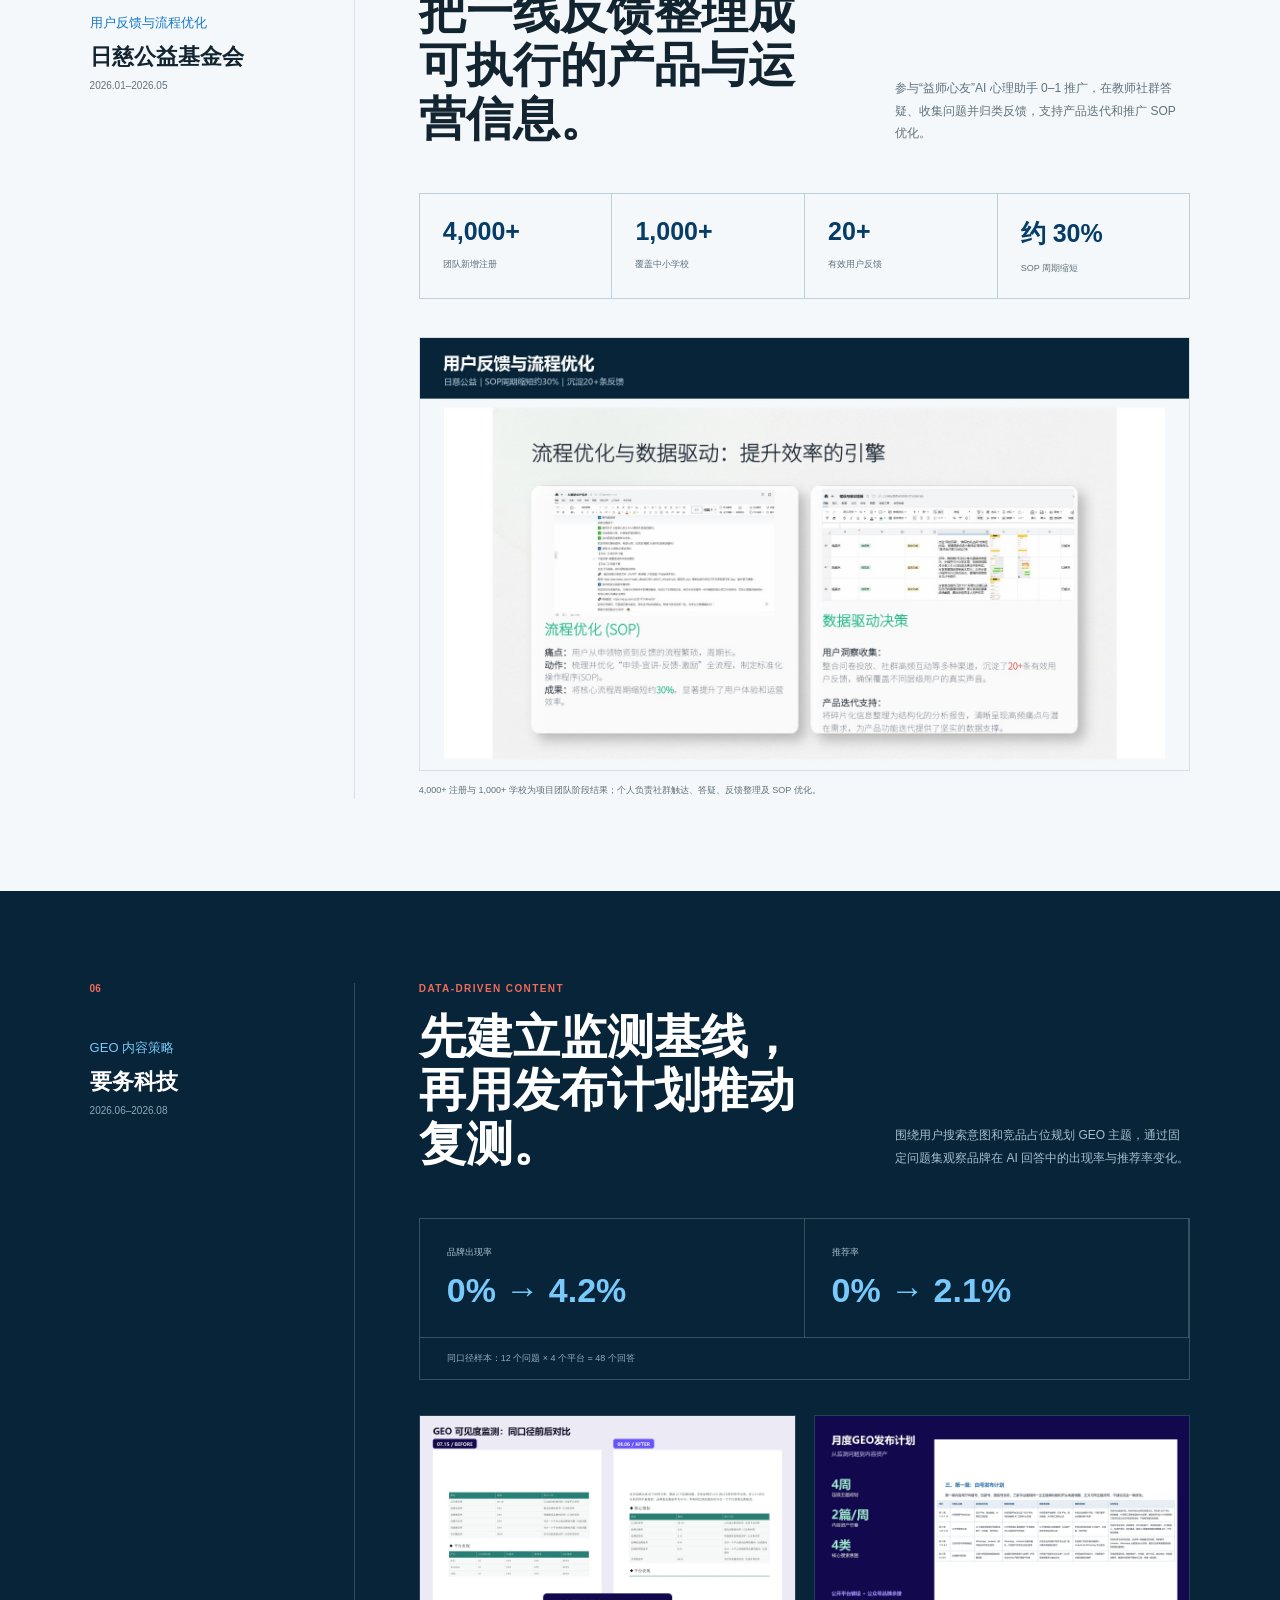
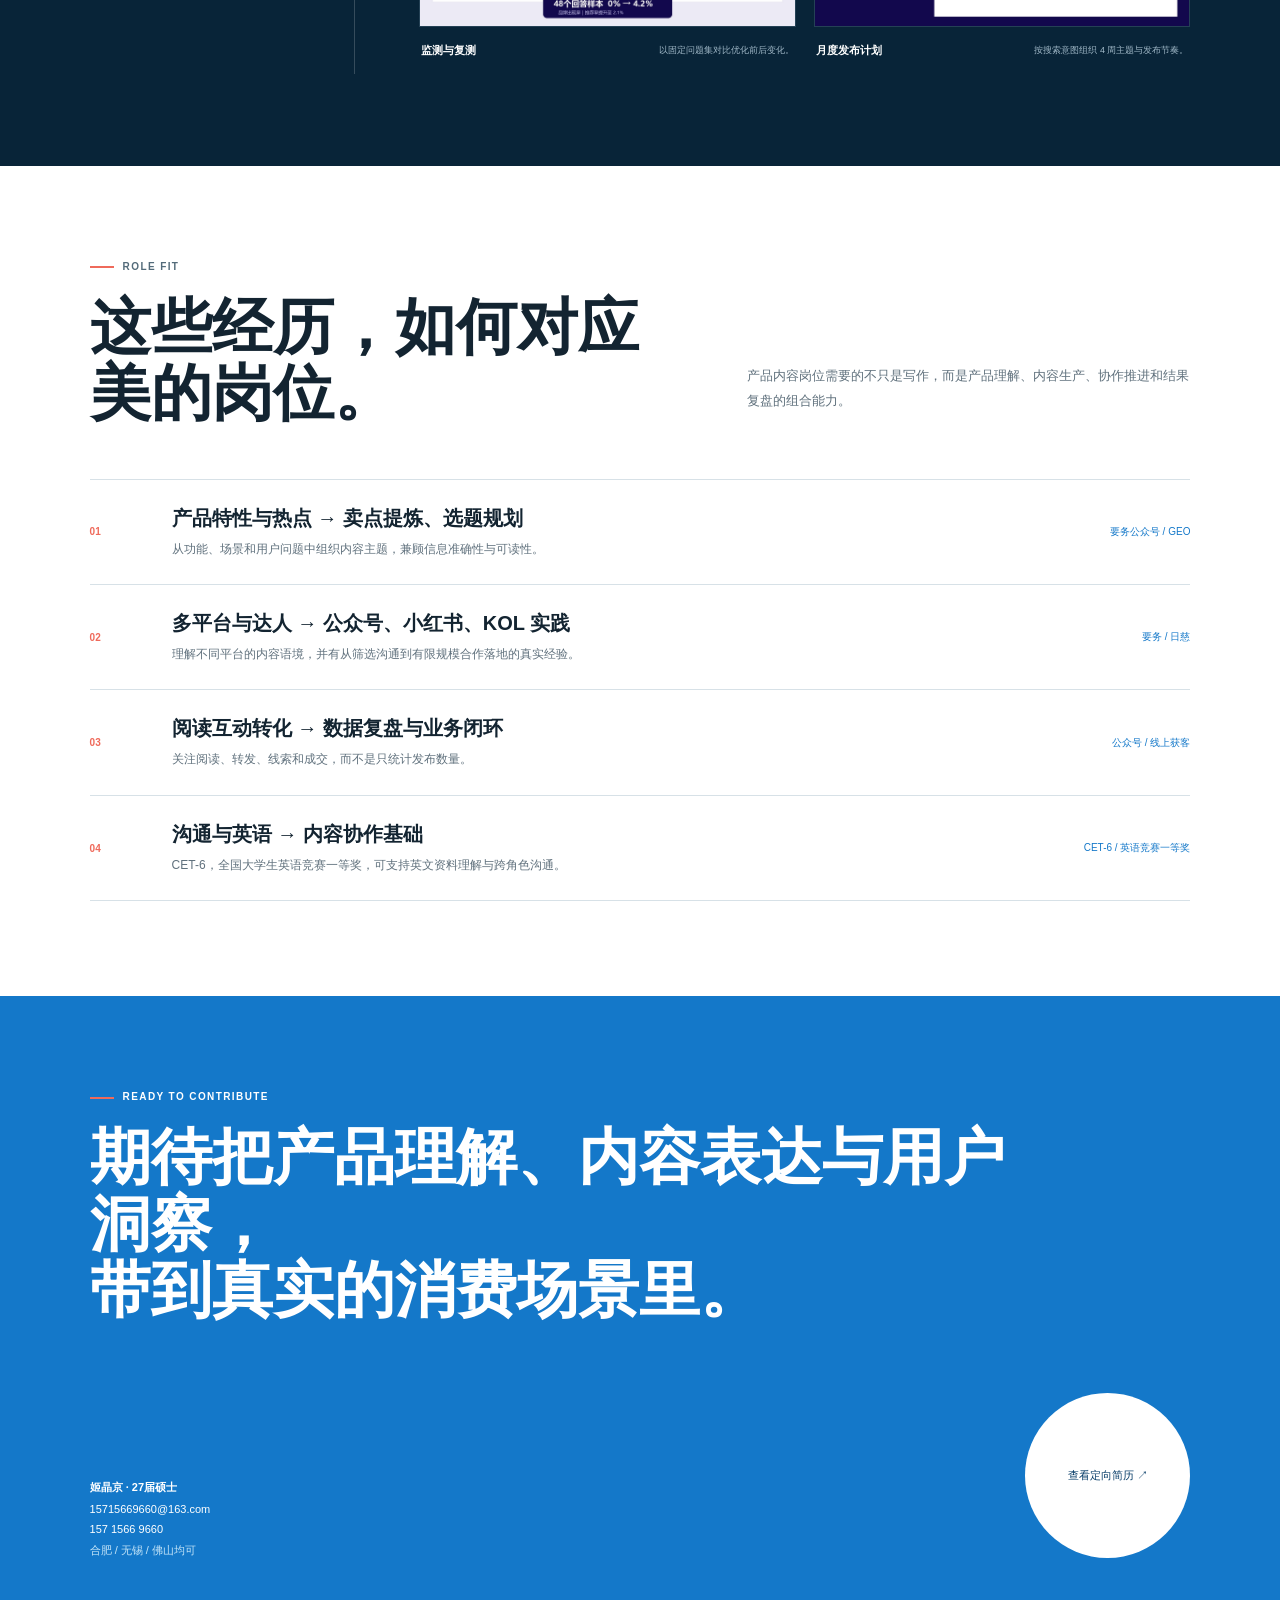
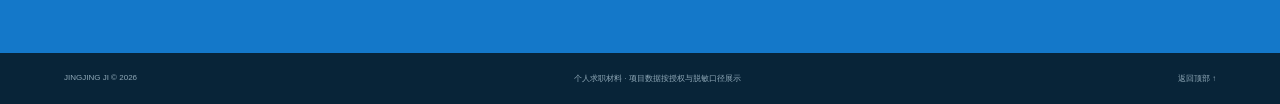
==== commit 0f213aea: "Expand Midea portfolio with verified work samples" ====
--- a/midea/index.html
+++ b/midea/index.html
@@ -10,8 +10,8 @@
 <body>
   <header class="site-header">
     <a class="brand" href="#top" aria-label="返回顶部"><span>JJ</span><b>姬晶京 / CONTENT PORTFOLIO</b></a>
-    <nav aria-label="页面导航"><a href="#match">岗位匹配</a><a href="#work">核心案例</a><a href="#contact">联系我</a></nav>
-    <a class="header-action" href="assets/Midea_Product_Content_Resume_Jijingjing.pdf" target="_blank" rel="noopener">简历 PDF <span>↗</span></a>
+    <nav aria-label="页面导航"><a href="#experience">经历</a><a href="#work">技能案例</a><a href="#contact">联系</a></nav>
+    <a class="header-action" href="assets/Midea_Product_Content_Resume_Jijingjing.pdf" target="_blank" rel="noopener">简历 PDF ↗</a>
   </header>
 
   <main id="top">
@@ -19,122 +19,95 @@
       <div class="hero-copy reveal">
         <p class="kicker"><span></span>27届硕士｜产品内容运营｜美的定向应聘</p>
         <h1>把产品卖点，<br>变成用户愿意看、<br><em>愿意互动的内容。</em></h1>
-        <p class="hero-lead">从产品理解、内容策划到多平台发布与数据复盘，<br>我把复杂信息转化为清晰、可信、可持续优化的内容。</p>
-        <div class="hero-actions">
-          <a class="button primary" href="#work">查看核心案例 <span>↓</span></a>
-          <a class="button secondary" href="assets/Midea_Product_Content_Resume_Jijingjing.pdf" target="_blank" rel="noopener">下载定向简历 <span>↗</span></a>
-        </div>
+        <p class="hero-lead">从产品理解、选题生产到多平台发布与数据复盘，<br>用真实项目说明我做过什么、如何做，以及结果如何。</p>
+        <div class="hero-actions"><a class="button primary" href="#work">查看技能案例 ↓</a><a class="button secondary" href="assets/Midea_Product_Content_Resume_Jijingjing.pdf" target="_blank" rel="noopener">下载定向简历 ↗</a></div>
       </div>
       <div class="hero-board reveal" aria-label="个人能力概览">
         <div class="board-head"><span>APPLICATION / 2026</span><span><i></i> 可尽快到岗</span></div>
-        <div class="board-center">
-          <p>目标岗位</p><strong>产品内容运营</strong><small>PRODUCT CONTENT OPERATIONS</small>
-        </div>
-        <div class="capability-grid">
-          <div><b>01</b><span>产品理解</span></div><div><b>02</b><span>内容策划</span></div>
-          <div><b>03</b><span>多平台运营</span></div><div><b>04</b><span>数据复盘</span></div>
-        </div>
+        <div class="board-center"><p>目标岗位</p><strong>产品内容运营</strong><small>PRODUCT CONTENT OPERATIONS</small></div>
+        <div class="capability-grid"><div><b>01</b><span>内容策划</span></div><div><b>02</b><span>公众号运营</span></div><div><b>03</b><span>视觉与视频</span></div><div><b>04</b><span>数据复盘</span></div></div>
         <div class="board-foot"><span>合肥 / 无锡 / 佛山均可</span><span>华南师范大学</span></div>
       </div>
-      <div class="hero-note">本页面为个人求职应聘材料，非美的集团官方网站或官方发布内容。</div>
+      <p class="hero-note">个人求职应聘材料，非美的集团官方网站或官方发布内容。</p>
     </section>
 
-    <section id="match" class="match section">
-      <div class="section-heading reveal">
-        <div><p class="kicker dark"><span></span>ROLE FIT</p><h2>岗位要求，<br>用真实经历逐项回应。</h2></div>
-        <p>不把“了解”写成“负责”。以下能力来自实际内容生产、平台运营、用户沟通和项目复盘。</p>
-      </div>
-      <div class="match-list">
-        <article class="reveal"><b>01</b><div><h3>内容策略与规划</h3><p>从产品功能、用户场景和高频问题中提炼卖点，拆解选题、内容主题与发布节奏。</p></div><span>卖点提炼 / 选题规划</span></article>
-        <article class="reveal"><b>02</b><div><h3>多平台内容生产</h3><p>主导小红书、抖音内容从选题、文案或脚本、素材协调，到发布和基础数据复盘。</p></div><span>公众号 / 小红书 / 抖音</span></article>
-        <article class="reveal"><b>03</b><div><h3>达人筛选与协作</h3><p>在有限预算下参与 KOL 寻找、筛选和沟通，实际落地 1–2 个合作，理解协作与审核链路。</p></div><span>KOL 筛选 / 沟通落地</span></article>
-        <article class="reveal"><b>04</b><div><h3>数据分析与优化</h3><p>结合阅读、转发、线索、用户反馈与平台基础数据，复盘内容主题和表达方式。</p></div><span>CET-6 / 英语竞赛一等奖</span></article>
+    <section id="experience" class="experience section">
+      <div class="section-heading reveal"><div><p class="kicker dark"><span></span>EXPERIENCE MAP</p><h2>先看经历，<br>再看对应作品。</h2></div><p>作品按技能归档，但每项都标明所属单位、发生时间和个人职责，便于快速判断经验来源。</p></div>
+      <div class="timeline">
+        <article class="reveal"><time>2026.06–2026.08</time><h3>要务科技</h3><p>初创项目内容运营实习</p><div><span>公众号运营</span><span>小红书内容</span><span>GEO 策略</span><span>线索转化</span></div><a href="#wechat">查看案例 ↓</a></article>
+        <article class="reveal"><time>2026.01–2026.05</time><h3>日慈公益基金会</h3><p>“益师心友”产品运营实习</p><div><span>KOL 协作</span><span>教师 UGC</span><span>用户运营</span><span>流程优化</span></div><a href="#foundation">查看案例 ↓</a></article>
+        <article class="reveal"><time>2025.09–2025.12</time><h3>华师研究生会</h3><p>宣传部学生干部</p><div><span>公众号排版</span><span>视频剪辑</span><span>活动传播</span></div><a href="#campus">查看案例 ↓</a></article>
       </div>
     </section>
 
     <section class="results section" aria-labelledby="results-title">
-      <div class="result-intro reveal"><p class="kicker"><span></span>VERIFIED RESULTS</p><h2 id="results-title">内容不只发布，<br>也要留下可验证的结果。</h2><p>以下均为已有材料可核对的阶段数据。平台实践未取得或未留存的指标不作补写。</p></div>
-      <div class="result-grid">
-        <article class="reveal"><span>公众号粉丝</span><strong>30 → 300<sup>+</sup></strong><p>从冷启动到持续内容触达</p></article>
-        <article class="reveal"><span>累计阅读</span><strong>13,000<sup>+</sup></strong><p>公众号内容阶段累计口径</p></article>
-        <article class="reveal"><span>累计转发</span><strong>630<sup>+</sup></strong><p>衡量内容传播与分享意愿</p></article>
-        <article class="reveal"><span>内容转化线索</span><strong>25<sup>+</sup></strong><p>从阅读行为进入线索承接</p></article>
-      </div>
+      <div class="result-intro reveal"><p class="kicker"><span></span>VERIFIED RESULTS</p><h2 id="results-title">从内容发布，<br>走到业务结果。</h2><p>指标来自后台截图、公开页面或项目材料。不同统计区间单独说明，不补写未留存数据。</p></div>
+      <div class="result-grid"><article class="reveal"><span>公众号粉丝</span><strong>30 → 300<sup>+</sup></strong><p>要务科技｜完整实习阶段</p></article><article class="reveal"><span>累计阅读</span><strong>13,000<sup>+</sup></strong><p>要务科技｜公众号阶段累计</p></article><article class="reveal"><span>内容转化线索</span><strong>25<sup>+</sup></strong><p>要务科技｜进入业务承接</p></article><article class="reveal"><span>线上线索成交</span><strong>1 单</strong><p>要务科技｜负责人确认</p></article></div>
     </section>
 
-    <section id="work" class="work section">
-      <div class="section-heading light reveal">
-        <div><p class="kicker"><span></span>SELECTED WORK</p><h2>四个案例，覆盖内容工作的完整链路。</h2></div>
-        <p>从理解产品与用户，到组织内容、协作分发、观察数据，再把反馈带回下一轮内容与产品。</p>
-      </div>
-      <div class="case-tabs" role="tablist" aria-label="核心案例切换">
-        <button class="active" id="tab-content" data-case="content" role="tab" aria-selected="true" aria-controls="content">01 内容增长</button>
-        <button id="tab-platform" data-case="platform" role="tab" aria-selected="false" aria-controls="platform">02 多平台与 KOL</button>
-        <button id="tab-user" data-case="user" role="tab" aria-selected="false" aria-controls="user">03 用户与产品</button>
-        <button id="tab-geo" data-case="geo" role="tab" aria-selected="false" aria-controls="geo">04 GEO 策略</button>
-      </div>
+    <section id="work" class="archive">
+      <div class="archive-head section reveal"><p class="kicker"><span></span>SKILL ARCHIVE</p><h2>六类技能，逐项给出作品与证据。</h2><div class="skill-nav" aria-label="技能案例快速导航"><a href="#wechat">公众号运营</a><a href="#campus">排版与视频</a><a href="#foundation">KOL 与用户运营</a><a href="#geo">GEO 策略</a></div></div>
 
-      <div class="case-stage reveal">
-        <article class="case-panel active" id="content" role="tabpanel" aria-labelledby="tab-content">
-          <div class="case-summary">
-            <div><p class="case-no">CASE 01 / PRODUCT CONTENT GROWTH</p><h3>把产品信息变成内容，再把内容接回业务结果。</h3><p>围绕 AI 外贸获客产品的功能、客户问题与使用场景，参与内容选题、公众号运营、广告素材测试和线索承接。</p><div class="tags"><span>卖点提炼</span><span>内容选题</span><span>素材测试</span><span>数据复盘</span></div></div>
-            <div class="mini-results"><div><b>30 → 300+</b><span>公众号粉丝</span></div><div><b>13,000+</b><span>累计阅读</span></div><div><b>25+</b><span>内容线索</span></div></div>
-          </div>
-          <div class="process"><b>内容工作流</b><span>理解产品</span><i>→</i><span>拆解用户问题</span><i>→</i><span>组织内容</span><i>→</i><span>发布承接</span><i>→</i><span>数据复盘</span></div>
-          <div class="evidence-grid">
-            <figure><img src="../assets/evidence-ad-performance.jpg" alt="广告投放与素材测试后台脱敏截图"><figcaption><b>广告与素材测试</b><span>账号、公司与计划名称均已脱敏；截图汇总与3,000元阶段预算为不同统计区间。</span></figcaption></figure>
-            <figure><img src="../assets/evidence-lead-workflow.jpg" alt="客户线索承接和分层跟进脱敏示意"><figcaption><b>内容后的线索承接</b><span>按来源、意向和状态维护跟进，客户身份与沟通内容不可识别。</span></figcaption></figure>
-          </div>
-        </article>
+      <article id="wechat" class="skill-band light">
+        <div class="skill-aside reveal"><span class="skill-no">01</span><p>公众号内容运营</p><strong>要务科技</strong><time>2026.06–2026.08</time></div>
+        <div class="skill-body">
+          <div class="skill-intro reveal"><div><p class="eyebrow">CONTENT STRATEGY · PUBLISHING · REVIEW</p><h3>从行业问题切入，建立持续发布与数据复盘节奏。</h3></div><p>负责选题、资料整理、内容组织、发布和基础复盘。围绕外贸获客、行业趋势与客户问题，将复杂业务信息转化为可阅读、可传播的公众号内容。</p></div>
+          <div class="fact-strip reveal"><div><b>47</b><span>后台发布记录</span></div><div><b>13,000+</b><span>累计阅读</span></div><div><b>630+</b><span>累计转发</span></div><div><b>25+</b><span>内容转化线索</span></div></div>
+          <div class="evidence-grid"><figure class="reveal"><img src="assets/evidence-wechat-growth.jpg" alt="要务科技公众号关注增长后台截图"><figcaption><b>关注增长</b><span>6月3日至8月5日截图约 30→190+；完整实习阶段最终增长至 300+。</span></figcaption></figure><figure class="reveal"><img src="assets/evidence-wechat-performance.jpg" alt="要务科技公众号代表文章后台数据"><figcaption><b>代表内容</b><span>单篇最高 4,946 阅读；另一篇实现 3,458 阅读、157 次转发。</span></figcaption></figure></div>
+          <div class="conversion reveal"><div><p class="eyebrow">BUSINESS LOOP</p><h4>内容不止于阅读：一条线上线索最终促成成交。</h4><p>在初创项目整体成交频次较低、以渠道转介绍为主的背景下，通过线上引入的客户线索促成 1 单成交，并获得负责人确认。</p><small>公开页面不披露客户、负责人身份及金额，只展示成交事实。</small></div><img src="assets/evidence-online-sale.jpg" alt="线上引入客户促成成交的脱敏确认截图"></div>
+        </div>
+      </article>
 
-        <article class="case-panel" id="platform" role="tabpanel" aria-labelledby="tab-platform" hidden>
-          <div class="case-summary">
-            <div><p class="case-no">CASE 02 / MULTI-PLATFORM & KOL</p><h3>平台不同，内容的组织方式也要跟着改变。</h3><p>在要务科技主导小红书、抖音日常内容运营，覆盖选题、文案或脚本、素材协调、发布和基础复盘；在基金会实习中参与 KOL 筛选与合作沟通。</p><div class="tags"><span>小红书</span><span>抖音</span><span>脚本与文案</span><span>KOL 协作</span></div></div>
-            <div class="platform-flow"><div><b>小红书</b><span>问题切入 / 场景表达 / 信息密度</span></div><div><b>抖音</b><span>前3秒信息 / 口播结构 / 节奏反馈</span></div><div><b>KOL</b><span>筛选 / 沟通 / 内容对齐 / 落地</span></div></div>
-          </div>
-          <div class="case-facts"><article><b>主导范围</b><p>选题 → 文案/脚本 → 素材协调 → 发布 → 基础数据复盘</p></article><article><b>合作结果</b><p>受预算限制，实际落地 1–2 个 KOL 合作；不补写未留存的曝光和转化数据。</p></article><article><b>方法迁移</b><p>先看产品场景与平台语境，再决定内容结构，而不是将同一份素材机械搬运。</p></article></div>
-        </article>
+      <article id="campus" class="skill-band navy">
+        <div class="skill-aside reveal"><span class="skill-no">02</span><p>公众号视觉排版</p><strong>华师研究生会</strong><time>2025.09–2025.12</time></div>
+        <div class="skill-body">
+          <div class="skill-intro reveal"><div><p class="eyebrow">EDITORIAL LAYOUT</p><h3>把活动素材整理为清晰、完整、可公开核验的推文。</h3></div><p>负责学院研究生会活动推文排版，处理信息层级、图片节奏与移动端阅读体验。两篇作品均由学院官方公众号发布并署名。</p></div>
+          <div class="link-works"><a class="work-link reveal" href="https://mp.weixin.qq.com/s/J_W4f0voPHhwaqP19DkyCA" target="_blank" rel="noopener"><span>2025.09.23</span><h4>研究生会破冰团建活动回顾</h4><p>官方署名：排版 / 姬晶京（研会宣传部）</p><b>查看公众号原文 ↗</b></a><a class="work-link reveal" href="https://mp.weixin.qq.com/s/j180JPfsrY7GdQyXPitxQQ" target="_blank" rel="noopener"><span>2025.10.21</span><h4>“勷勤论坛”就业创业讲座回顾</h4><p>官方署名：排版 / 姬晶京（研会宣传部）</p><b>查看公众号原文 ↗</b></a></div>
+        </div>
+      </article>
 
-        <article class="case-panel" id="user" role="tabpanel" aria-labelledby="tab-user" hidden>
-          <div class="case-summary">
-            <div><p class="case-no">CASE 03 / USER INSIGHT & PRODUCT</p><h3>从教师反馈里，找到内容传播与产品迭代的连接点。</h3><p>参与“益师心友”AI心理助手 0–1 推广，通过教师社群、内容触达、用户答疑与反馈分类，把一线问题整理为后续传播和产品建议。</p><div class="tags"><span>用户运营</span><span>社群触达</span><span>反馈归类</span><span>需求协作</span></div></div>
-            <div class="impact-pair"><div><b>4,000+</b><span>4个月团队新增注册</span></div><div><b>1,000+</b><span>覆盖中小学校</span></div></div>
-          </div>
-          <div class="process"><b>用户反馈闭环</b><span>内容触达</span><i>→</i><span>注册体验</span><i>→</i><span>社群答疑</span><i>→</i><span>反馈归类</span><i>→</i><span>同步产品</span></div>
-          <p class="scope-note">数据为项目团队阶段结果；个人负责社群运营、多渠道推广、用户答疑、反馈整理和推广 SOP 优化。</p>
-        </article>
+      <article class="skill-band white">
+        <div class="skill-aside reveal"><span class="skill-no">03</span><p>视频策划与剪辑</p><strong>华师研究生会</strong><time>2025.12</time></div>
+        <div class="skill-body">
+          <div class="skill-intro reveal"><div><p class="eyebrow">VIDEO EDITING</p><h3>将活动素材剪成适合官方视频号传播的回顾短片。</h3></div><p>完成哲学戏剧活动回顾视频剪辑，组织画面顺序、节奏和字幕信息，并由华南师范大学哲学与社会发展学院官方视频号发布。</p></div>
+          <div class="video-proof reveal"><img src="assets/evidence-campus-video.jpg" alt="华师哲社学院官方视频号作品页面"><div><span>公开页面可见数据</span><strong>17 赞 · 12 转发 · 12 收藏</strong><p>发布日期：2025.12.29<br>作品：哲学戏剧活动回顾</p><a href="https://weixin.qq.com/sph/APCoysAw6B" target="_blank" rel="noopener">打开视频号作品（桌面端显示二维码）↗</a></div></div>
+        </div>
+      </article>
 
-        <article class="case-panel" id="geo" role="tabpanel" aria-labelledby="tab-geo" hidden>
-          <div class="case-summary">
-            <div><p class="case-no">CASE 04 / DATA-DRIVEN CONTENT</p><h3>用固定问题集建立基线，让内容策略有复测依据。</h3><p>先监测目标问题中的品牌可见度，再从用户搜索意图与竞品占位中规划内容主题，完成公开平台铺设与复测。</p><div class="tags"><span>监测诊断</span><span>内容规划</span><span>竞品研究</span><span>复测验证</span></div></div>
-            <div class="geo-score"><small>品牌出现率</small><b>0% → 4.2%</b><span>推荐率 0% → 2.1%</span></div>
-          </div>
-          <div class="evidence-grid geo-grid">
-            <figure><img src="../assets/evidence-geo-before-after.jpg" alt="GEO品牌可见度监测前后对比"><figcaption><b>同口径效果验证</b><span>12个问题、4个平台、48个回答样本。</span></figcaption></figure>
-            <figure><img src="../assets/evidence-geo-plan.jpg" alt="GEO月度内容发布计划节选"><figcaption><b>月度内容计划</b><span>4周主题规划，每周2篇，覆盖4类核心搜索意图。</span></figcaption></figure>
-          </div>
-        </article>
-      </div>
+      <article id="foundation" class="skill-band mint">
+        <div class="skill-aside reveal"><span class="skill-no">04</span><p>小红书 / KOL / UGC</p><strong>日慈公益基金会</strong><time>2026.01–2026.05</time></div>
+        <div class="skill-body">
+          <div class="skill-intro reveal"><div><p class="eyebrow">CONTENT COLLABORATION</p><h3>用内容合作与教师故事，扩大产品可信度和触达面。</h3></div><p>参与教育类 KOL 筛选、沟通及合作落地；组织教师真实体验与 UGC 征集。有限预算下实际落地 1–2 个 KOL 合作，不虚构曝光或转化数据。</p></div>
+          <div class="scope-grid reveal"><div><span>个人动作</span><p>KOL 筛选与沟通、公众号内容协作、教师故事征集和素材整理。</p></div><div><span>项目结果</span><p>公众号阅读提升 90%，沉淀 17 篇教师 UGC 故事。</p></div><div><span>用户基础</span><p>运营 15+ 教师社群，覆盖 2,500+ 种子用户。</p></div></div>
+          <figure class="wide-evidence reveal"><img src="assets/evidence-foundation-content.jpg" alt="日慈公益内容营销和UGC项目材料"><figcaption>来源：用户提供的“益师心友”项目作品集。公开展示时区分个人参与动作与项目阶段结果。</figcaption></figure>
+        </div>
+      </article>
+
+      <article class="skill-band light">
+        <div class="skill-aside reveal"><span class="skill-no">05</span><p>用户反馈与流程优化</p><strong>日慈公益基金会</strong><time>2026.01–2026.05</time></div>
+        <div class="skill-body">
+          <div class="skill-intro reveal"><div><p class="eyebrow">USER INSIGHT · SOP</p><h3>把一线反馈整理成可执行的产品与运营信息。</h3></div><p>参与“益师心友”AI 心理助手 0–1 推广，在教师社群答疑、收集问题并归类反馈，支持产品迭代和推广 SOP 优化。</p></div>
+          <div class="fact-strip dark-facts reveal"><div><b>4,000+</b><span>团队新增注册</span></div><div><b>1,000+</b><span>覆盖中小学校</span></div><div><b>20+</b><span>有效用户反馈</span></div><div><b>约 30%</b><span>SOP 周期缩短</span></div></div>
+          <figure class="wide-evidence reveal"><img src="assets/evidence-foundation-ops.jpg" alt="日慈公益用户反馈和运营流程优化材料"><figcaption>4,000+ 注册与 1,000+ 学校为项目团队阶段结果；个人负责社群触达、答疑、反馈整理及 SOP 优化。</figcaption></figure>
+        </div>
+      </article>
+
+      <article id="geo" class="skill-band navy">
+        <div class="skill-aside reveal"><span class="skill-no">06</span><p>GEO 内容策略</p><strong>要务科技</strong><time>2026.06–2026.08</time></div>
+        <div class="skill-body">
+          <div class="skill-intro reveal"><div><p class="eyebrow">DATA-DRIVEN CONTENT</p><h3>先建立监测基线，再用发布计划推动复测。</h3></div><p>围绕用户搜索意图和竞品占位规划 GEO 主题，通过固定问题集观察品牌在 AI 回答中的出现率与推荐率变化。</p></div>
+          <div class="geo-result reveal"><div><span>品牌出现率</span><strong>0% → 4.2%</strong></div><div><span>推荐率</span><strong>0% → 2.1%</strong></div><p>同口径样本：12 个问题 × 4 个平台 = 48 个回答</p></div>
+          <div class="evidence-grid"><figure class="reveal"><img src="../assets/evidence-geo-before-after.jpg" alt="GEO品牌可见度监测前后对比"><figcaption><b>监测与复测</b><span>以固定问题集对比优化前后变化。</span></figcaption></figure><figure class="reveal"><img src="../assets/evidence-geo-plan.jpg" alt="GEO月度内容发布计划节选"><figcaption><b>月度发布计划</b><span>按搜索意图组织 4 周主题与发布节奏。</span></figcaption></figure></div>
+        </div>
+      </article>
     </section>
 
-    <section class="method section">
-      <div class="method-title reveal"><p class="kicker dark"><span></span>HOW I WORK</p><h2>我的内容工作方法</h2></div>
-      <ol class="method-steps">
-        <li class="reveal"><b>01</b><h3>理解产品</h3><p>梳理功能、场景、用户问题和差异价值。</p></li>
-        <li class="reveal"><b>02</b><h3>找到主题</h3><p>结合平台语境拆解选题、角度与内容结构。</p></li>
-        <li class="reveal"><b>03</b><h3>组织生产</h3><p>推进文案、脚本、素材、发布与协作校验。</p></li>
-        <li class="reveal"><b>04</b><h3>复盘优化</h3><p>观察阅读、互动、转化和用户反馈，进入下一轮。</p></li>
-      </ol>
+    <section class="match section">
+      <div class="section-heading reveal"><div><p class="kicker dark"><span></span>ROLE FIT</p><h2>这些经历，如何对应美的岗位。</h2></div><p>产品内容岗位需要的不只是写作，而是产品理解、内容生产、协作推进和结果复盘的组合能力。</p></div>
+      <div class="match-list"><article class="reveal"><b>01</b><div><h3>产品特性与热点 → 卖点提炼、选题规划</h3><p>从功能、场景和用户问题中组织内容主题，兼顾信息准确性与可读性。</p></div><span>要务公众号 / GEO</span></article><article class="reveal"><b>02</b><div><h3>多平台与达人 → 公众号、小红书、KOL 实践</h3><p>理解不同平台的内容语境，并有从筛选沟通到有限规模合作落地的真实经验。</p></div><span>要务 / 日慈</span></article><article class="reveal"><b>03</b><div><h3>阅读互动转化 → 数据复盘与业务闭环</h3><p>关注阅读、转发、线索和成交，而不是只统计发布数量。</p></div><span>公众号 / 线上获客</span></article><article class="reveal"><b>04</b><div><h3>沟通与英语 → 内容协作基础</h3><p>CET-6，全国大学生英语竞赛一等奖，可支持英文资料理解与跨角色沟通。</p></div><span>CET-6 / 英语竞赛一等奖</span></article></div>
     </section>
 
-    <section id="contact" class="contact section">
-      <p class="kicker"><span></span>READY TO CONTRIBUTE</p>
-      <h2>期待把产品理解、内容表达与用户洞察，<br>带到真实的消费场景里。</h2>
-      <div class="contact-row">
-        <div><b>姬晶京 · 27届硕士</b><a href="mailto:15715669660@163.com">15715669660@163.com</a><a href="tel:15715669660">157 1566 9660</a><span>合肥 / 无锡 / 佛山均可</span></div>
-        <a class="resume-circle" href="assets/Midea_Product_Content_Resume_Jijingjing.pdf" target="_blank" rel="noopener">查看定向简历 <span>↗</span></a>
-      </div>
-    </section>
+    <section id="contact" class="contact section"><p class="kicker"><span></span>READY TO CONTRIBUTE</p><h2>期待把产品理解、内容表达与用户洞察，<br>带到真实的消费场景里。</h2><div class="contact-row"><div><b>姬晶京 · 27届硕士</b><a href="mailto:15715669660@163.com">15715669660@163.com</a><a href="tel:15715669660">157 1566 9660</a><span>合肥 / 无锡 / 佛山均可</span></div><a class="resume-circle" href="assets/Midea_Product_Content_Resume_Jijingjing.pdf" target="_blank" rel="noopener">查看定向简历 ↗</a></div></section>
   </main>
   <footer><span>JINGJING JI © 2026</span><span>个人求职材料 · 项目数据按授权与脱敏口径展示</span><a href="#top">返回顶部 ↑</a></footer>
   <script src="script.js"></script>
--- a/midea/styles.css
+++ b/midea/styles.css
@@ -1 +1,7 @@
-:root{--blue:#1478c9;--blue-dark:#063c68;--navy:#082438;--ink:#132431;--muted:#60717d;--coral:#ef6a5b;--mint:#a8e0d0;--paper:#f5f8fa;--line:#d7e1e7;--white:#fff}*{box-sizing:border-box}html{scroll-behavior:smooth}body{margin:0;background:var(--white);color:var(--ink);font-family:Arial,"Microsoft YaHei","PingFang SC",sans-serif;letter-spacing:0}a{color:inherit;text-decoration:none}button{font:inherit}.site-header{height:64px;padding:0 5vw;display:flex;align-items:center;justify-content:space-between;border-bottom:1px solid rgba(255,255,255,.22);background:var(--navy);color:#fff;position:sticky;top:0;z-index:30}.brand{display:flex;align-items:center;gap:10px;font-size:11px}.brand span{width:32px;height:32px;display:grid;place-items:center;border:1px solid rgba(255,255,255,.7)}.site-header nav{display:flex;gap:28px;color:#c8d9e5;font-size:11px}.site-header nav a:hover{color:#fff}.header-action{font-size:11px;border-bottom:1px solid #fff;padding:8px 0}.hero{min-height:min(730px,calc(100svh - 64px));background:var(--navy);color:#fff;padding:76px 7vw 42px;display:grid;grid-template-columns:1.08fr .92fr;gap:7vw;align-items:center;position:relative}.hero:before{content:"";position:absolute;inset:0;background-image:linear-gradient(rgba(255,255,255,.055) 1px,transparent 1px),linear-gradient(90deg,rgba(255,255,255,.055) 1px,transparent 1px);background-size:80px 80px;pointer-events:none}.hero-copy,.hero-board,.hero-note{position:relative}.kicker{font-size:10px;font-weight:700;letter-spacing:.14em;margin:0 0 22px}.kicker span{display:inline-block;width:24px;height:2px;background:var(--coral);vertical-align:middle;margin-right:9px}.kicker.dark{color:#536b7a}.hero h1{font-size:clamp(48px,5.8vw,82px);line-height:1.05;margin:0;font-weight:600;max-width:820px}.hero h1 em{font-style:normal;color:#76c8ff}.hero-lead{font-size:15px;line-height:1.9;color:#c3d4df;margin:28px 0;max-width:650px}.hero-actions{display:flex;gap:10px}.button{min-height:48px;padding:0 20px;display:inline-flex;align-items:center;justify-content:space-between;gap:34px;font-size:11px;font-weight:700}.button.primary{background:#fff;color:var(--navy)}.button.secondary{border:1px solid rgba(255,255,255,.35)}.hero-board{border:1px solid rgba(255,255,255,.2);background:#0a2c44;min-height:470px;display:flex;flex-direction:column}.board-head,.board-foot{display:flex;justify-content:space-between;padding:16px 18px;font-size:9px;color:#abc1d0}.board-head{border-bottom:1px solid rgba(255,255,255,.15)}.board-head i{display:inline-block;width:6px;height:6px;background:var(--mint);border-radius:50%;margin-right:6px}.board-center{padding:42px 28px 30px}.board-center p{margin:0 0 12px;color:#95b3c5;font-size:10px}.board-center strong{display:block;font-size:36px}.board-center small{display:block;color:#69bff8;font-size:9px;margin-top:8px}.capability-grid{display:grid;grid-template-columns:1fr 1fr;margin:0 28px;border-top:1px solid rgba(255,255,255,.16);border-left:1px solid rgba(255,255,255,.16)}.capability-grid div{min-height:78px;padding:17px;border-right:1px solid rgba(255,255,255,.16);border-bottom:1px solid rgba(255,255,255,.16);display:flex;flex-direction:column;justify-content:space-between}.capability-grid b{font-size:9px;color:var(--coral)}.capability-grid span{font-size:12px}.board-foot{margin-top:auto;border-top:1px solid rgba(255,255,255,.15)}.hero-note{position:absolute;left:7vw;bottom:18px;font-size:8px;color:#7892a3}.section{padding:95px 7vw}.section-heading{display:grid;grid-template-columns:1fr .8fr;gap:8vw;align-items:end;margin-bottom:52px}.section-heading h2,.result-intro h2,.method-title h2,.contact h2{font-size:clamp(38px,4.8vw,64px);line-height:1.08;margin:0;font-weight:600}.section-heading>p{font-size:13px;line-height:1.9;color:var(--muted);max-width:520px}.match{background:#fff}.match-list{border-top:1px solid var(--line)}.match-list article{display:grid;grid-template-columns:54px 1fr 220px;gap:28px;align-items:center;padding:25px 0;border-bottom:1px solid var(--line)}.match-list article>b{font-size:10px;color:var(--coral)}.match-list h3{font-size:20px;margin:0 0 7px}.match-list p{font-size:12px;line-height:1.7;color:var(--muted);margin:0}.match-list article>span{font-size:10px;color:var(--blue);text-align:right}.results{background:var(--blue-dark);color:#fff;display:grid;grid-template-columns:.8fr 1.2fr;gap:7vw}.result-intro>p:last-child{color:#a9c3d4;line-height:1.8;font-size:11px;max-width:460px}.result-grid{display:grid;grid-template-columns:1fr 1fr;border-top:1px solid rgba(255,255,255,.2);border-left:1px solid rgba(255,255,255,.2)}.result-grid article{min-height:205px;padding:25px;border-right:1px solid rgba(255,255,255,.2);border-bottom:1px solid rgba(255,255,255,.2);display:flex;flex-direction:column}.result-grid span{font-size:10px;color:#a8c2d2}.result-grid strong{font-size:clamp(30px,3.4vw,47px);margin:25px 0}.result-grid sup{color:var(--coral);font-size:.45em}.result-grid p{font-size:9px;color:#91aaba;margin-top:auto}.work{background:var(--navy);color:#fff}.section-heading.light>p{color:#a8bfcd}.case-tabs{display:flex;border-top:1px solid rgba(255,255,255,.18);border-bottom:1px solid rgba(255,255,255,.18);overflow-x:auto;scrollbar-width:none}.case-tabs::-webkit-scrollbar{display:none}.case-tabs button{min-width:170px;flex:1;border:0;border-right:1px solid rgba(255,255,255,.18);background:none;color:#8fa8b7;padding:19px 12px;cursor:pointer;font-size:11px}.case-tabs button:last-child{border-right:0}.case-tabs button.active{background:var(--blue);color:#fff}.case-tabs button:focus-visible{outline:2px solid #fff;outline-offset:-4px}.case-stage{border:1px solid rgba(255,255,255,.18);border-top:0}.case-panel{display:none}.case-panel.active{display:block}.case-summary{display:grid;grid-template-columns:1.15fr .85fr;min-height:450px}.case-summary>div{padding:50px}.case-summary>div:first-child{border-right:1px solid rgba(255,255,255,.18)}.case-no{font-size:9px;color:var(--coral);letter-spacing:.12em}.case-summary h3{font-size:clamp(30px,3.8vw,50px);line-height:1.15;margin:50px 0 22px}.case-summary>div>p:not(.case-no){color:#a8bfcd;font-size:13px;line-height:1.9}.tags{display:flex;gap:7px;flex-wrap:wrap;margin-top:28px}.tags span{font-size:8px;border:1px solid rgba(255,255,255,.2);padding:8px 10px}.mini-results{background:#0b304a;display:flex;flex-direction:column;justify-content:center}.mini-results div{padding:22px 0;border-bottom:1px solid rgba(255,255,255,.18)}.mini-results div:last-child{border:0}.mini-results b{display:block;font-size:31px;color:#78cafc}.mini-results span{font-size:9px;color:#a8bfcd}.process{display:flex;align-items:center;justify-content:center;gap:14px;padding:24px;background:var(--blue);font-size:10px}.process b{margin-right:15px}.process span{padding:9px 10px;border:1px solid rgba(255,255,255,.35)}.process i{font-style:normal;color:#a8daf8}.evidence-grid{display:grid;grid-template-columns:1fr 1fr;gap:1px;background:rgba(255,255,255,.18)}.evidence-grid figure{margin:0;background:#0b304a}.evidence-grid img{display:block;width:100%;aspect-ratio:16/9;object-fit:cover}.evidence-grid figcaption{padding:18px 20px;display:flex;justify-content:space-between;gap:25px}.evidence-grid figcaption b{font-size:11px;white-space:nowrap}.evidence-grid figcaption span{font-size:9px;color:#9fb7c6;line-height:1.6}.platform-flow{display:flex;flex-direction:column;justify-content:center;background:#0b304a}.platform-flow div{padding:24px 0;border-bottom:1px solid rgba(255,255,255,.18)}.platform-flow div:last-child{border:0}.platform-flow b{display:block;font-size:23px;color:#78cafc;margin-bottom:7px}.platform-flow span{font-size:10px;color:#a8bfcd}.case-facts{display:grid;grid-template-columns:repeat(3,1fr);border-top:1px solid rgba(255,255,255,.18)}.case-facts article{padding:27px;border-right:1px solid rgba(255,255,255,.18)}.case-facts article:last-child{border:0}.case-facts b{font-size:11px;color:var(--coral)}.case-facts p{font-size:10px;line-height:1.8;color:#a8bfcd}.impact-pair{background:#0b304a;display:flex;flex-direction:column;justify-content:center}.impact-pair div{padding:30px 0;border-bottom:1px solid rgba(255,255,255,.18)}.impact-pair div:last-child{border:0}.impact-pair b{font-size:42px;color:#78cafc;display:block}.impact-pair span{font-size:9px;color:#a8bfcd}.scope-note{padding:22px 30px;margin:0;color:#a8bfcd;font-size:10px;line-height:1.7}.geo-score{display:flex;flex-direction:column;justify-content:center;text-align:center;background:#0b304a}.geo-score small{color:#a8bfcd}.geo-score b{font-size:44px;color:#78cafc;margin:18px 0}.geo-score span{font-size:10px}.method{background:var(--paper)}.method-title{display:flex;justify-content:space-between;align-items:end;margin-bottom:45px}.method-steps{list-style:none;padding:0;margin:0;display:grid;grid-template-columns:repeat(4,1fr);border-top:1px solid var(--line);border-left:1px solid var(--line)}.method-steps li{min-height:245px;padding:25px;border-right:1px solid var(--line);border-bottom:1px solid var(--line);display:flex;flex-direction:column}.method-steps b{color:var(--coral);font-size:10px}.method-steps h3{font-size:21px;margin-top:auto}.method-steps p{font-size:11px;color:var(--muted);line-height:1.7;margin:0}.contact{background:var(--blue);color:#fff;min-height:600px;display:flex;flex-direction:column}.contact h2{max-width:950px}.contact-row{margin-top:auto;padding-top:70px;display:flex;align-items:end;justify-content:space-between}.contact-row>div{display:flex;flex-direction:column;gap:8px;font-size:11px}.contact-row>div span{color:#c5e5f8}.resume-circle{width:165px;height:165px;border-radius:50%;display:grid;place-content:center;text-align:center;background:#fff;color:var(--blue-dark);font-size:11px;transition:.2s}.resume-circle:hover{transform:scale(1.04)}footer{padding:20px 5vw;background:var(--navy);color:#8fa8b7;font-size:8px;display:flex;justify-content:space-between}.reveal{opacity:0;transform:translateY(20px);transition:opacity .6s ease,transform .6s ease}.reveal.visible{opacity:1;transform:none}@media(prefers-reduced-motion:reduce){html{scroll-behavior:auto}.reveal{opacity:1;transform:none;transition:none}}@media(max-width:900px){.site-header nav{display:none}.hero{grid-template-columns:1fr;padding-top:60px}.hero-board{min-height:410px}.hero-note{position:relative;left:auto;bottom:auto;grid-column:1/-1}.section-heading,.results,.case-summary{grid-template-columns:1fr}.match-list article{grid-template-columns:45px 1fr}.match-list article>span{grid-column:2;text-align:left}.case-summary>div:first-child{border-right:0;border-bottom:1px solid rgba(255,255,255,.18)}.process{flex-wrap:wrap;justify-content:flex-start}.process b{width:100%}.method-steps{grid-template-columns:1fr 1fr}.case-facts{grid-template-columns:1fr}.case-facts article{border-right:0;border-bottom:1px solid rgba(255,255,255,.18)}}@media(max-width:580px){.site-header{height:58px;padding:0 18px}.brand b{font-size:9px}.header-action{font-size:9px}.hero{min-height:auto;padding:58px 20px 35px;gap:35px}.hero h1{font-size:43px}.hero-lead br{display:none}.hero-actions{flex-direction:column}.button{width:100%}.hero-board{min-height:390px}.board-center{padding:34px 20px 25px}.capability-grid{margin:0 20px}.section{padding:72px 20px}.section-heading{display:block;margin-bottom:38px}.section-heading h2,.result-intro h2,.method-title h2,.contact h2{font-size:37px}.match-list article{gap:12px}.results{gap:42px}.result-grid{grid-template-columns:1fr}.result-grid article{min-height:155px}.case-tabs button{min-width:136px;padding:16px 8px}.case-summary{min-height:0}.case-summary>div{padding:30px 20px}.case-summary h3{margin-top:30px;font-size:31px}.process{padding:21px 18px;gap:8px}.process span{padding:8px}.evidence-grid,.geo-grid{grid-template-columns:1fr}.evidence-grid figcaption{display:block}.evidence-grid figcaption span{display:block;margin-top:7px}.case-facts article{padding:24px 20px}.method-title{display:block}.method-steps{grid-template-columns:1fr}.method-steps li{min-height:190px}.contact{min-height:560px}.contact-row{display:block}.resume-circle{width:135px;height:135px;margin-top:32px}footer{display:block}footer span,footer a{display:block;margin:7px 0}}
+:root{--blue:#1478c9;--blue-dark:#063c68;--navy:#082438;--ink:#132431;--muted:#60717d;--coral:#ef6a5b;--mint:#dff4ec;--paper:#f5f8fa;--line:#d7e1e7;--white:#fff}*{box-sizing:border-box}html{scroll-behavior:smooth;scroll-padding-top:64px}body{margin:0;background:#fff;color:var(--ink);font-family:Arial,"Microsoft YaHei","PingFang SC",sans-serif;letter-spacing:0}a{color:inherit;text-decoration:none}img{max-width:100%}.site-header{height:64px;padding:0 5vw;display:flex;align-items:center;justify-content:space-between;border-bottom:1px solid rgba(255,255,255,.22);background:var(--navy);color:#fff;position:sticky;top:0;z-index:30}.brand{display:flex;align-items:center;gap:10px;font-size:11px}.brand span{width:32px;height:32px;display:grid;place-items:center;border:1px solid rgba(255,255,255,.7)}.site-header nav{display:flex;gap:28px;color:#c8d9e5;font-size:11px}.site-header nav a:hover{color:#fff}.header-action{font-size:11px;border-bottom:1px solid #fff;padding:8px 0}.section{padding:95px 7vw}.kicker,.eyebrow{font-size:10px;font-weight:700;letter-spacing:.14em;margin:0 0 22px}.kicker span{display:inline-block;width:24px;height:2px;background:var(--coral);vertical-align:middle;margin-right:9px}.kicker.dark{color:#536b7a}.hero{min-height:min(730px,calc(100svh - 64px));background:var(--navy);color:#fff;padding:76px 7vw 42px;display:grid;grid-template-columns:1.08fr .92fr;gap:7vw;align-items:center;position:relative}.hero:before{content:"";position:absolute;inset:0;background-image:linear-gradient(rgba(255,255,255,.055) 1px,transparent 1px),linear-gradient(90deg,rgba(255,255,255,.055) 1px,transparent 1px);background-size:80px 80px;pointer-events:none}.hero-copy,.hero-board,.hero-note{position:relative}.hero h1{font-size:clamp(48px,5.8vw,82px);line-height:1.05;margin:0;font-weight:600;max-width:820px}.hero h1 em{font-style:normal;color:#76c8ff}.hero-lead{font-size:15px;line-height:1.9;color:#c3d4df;margin:28px 0;max-width:650px}.hero-actions{display:flex;gap:10px}.button{min-height:48px;padding:0 20px;display:inline-flex;align-items:center;justify-content:center;gap:28px;font-size:11px;font-weight:700}.button.primary{background:#fff;color:var(--navy)}.button.secondary{border:1px solid rgba(255,255,255,.35)}.hero-board{border:1px solid rgba(255,255,255,.2);background:#0a2c44;min-height:470px;display:flex;flex-direction:column}.board-head,.board-foot{display:flex;justify-content:space-between;padding:16px 18px;font-size:9px;color:#abc1d0}.board-head{border-bottom:1px solid rgba(255,255,255,.15)}.board-head i{display:inline-block;width:6px;height:6px;background:#a8e0d0;border-radius:50%;margin-right:6px}.board-center{padding:42px 28px 30px}.board-center p{margin:0 0 12px;color:#95b3c5;font-size:10px}.board-center strong{display:block;font-size:36px}.board-center small{display:block;color:#69bff8;font-size:9px;margin-top:8px}.capability-grid{display:grid;grid-template-columns:1fr 1fr;margin:0 28px;border-top:1px solid rgba(255,255,255,.16);border-left:1px solid rgba(255,255,255,.16)}.capability-grid div{min-height:78px;padding:17px;border-right:1px solid rgba(255,255,255,.16);border-bottom:1px solid rgba(255,255,255,.16);display:flex;flex-direction:column;justify-content:space-between}.capability-grid b{font-size:9px;color:var(--coral)}.capability-grid span{font-size:12px}.board-foot{margin-top:auto;border-top:1px solid rgba(255,255,255,.15)}.hero-note{position:absolute;left:7vw;bottom:18px;font-size:8px;color:#7892a3}.section-heading{display:grid;grid-template-columns:1fr .8fr;gap:8vw;align-items:end;margin-bottom:52px}.section-heading h2,.result-intro h2,.archive-head h2,.contact h2{font-size:clamp(38px,4.8vw,64px);line-height:1.08;margin:0;font-weight:600}.section-heading>p{font-size:13px;line-height:1.9;color:var(--muted);max-width:520px}.timeline{display:grid;grid-template-columns:repeat(3,1fr);border-top:1px solid var(--line);border-left:1px solid var(--line)}.timeline article{padding:30px;min-height:330px;border-right:1px solid var(--line);border-bottom:1px solid var(--line);display:flex;flex-direction:column}.timeline time{font-size:10px;color:var(--coral);font-weight:700}.timeline h3{font-size:25px;margin:35px 0 5px}.timeline p{font-size:11px;color:var(--muted);margin:0}.timeline article div{display:flex;flex-wrap:wrap;gap:6px;margin:25px 0}.timeline article div span{font-size:9px;border:1px solid var(--line);padding:7px 9px}.timeline article>a{font-size:10px;color:var(--blue);font-weight:700;margin-top:auto}.results{background:var(--blue-dark);color:#fff;display:grid;grid-template-columns:.8fr 1.2fr;gap:7vw}.result-intro>p:last-child{color:#a9c3d4;line-height:1.8;font-size:11px;max-width:460px}.result-grid{display:grid;grid-template-columns:1fr 1fr;border-top:1px solid rgba(255,255,255,.2);border-left:1px solid rgba(255,255,255,.2)}.result-grid article{min-height:205px;padding:25px;border-right:1px solid rgba(255,255,255,.2);border-bottom:1px solid rgba(255,255,255,.2);display:flex;flex-direction:column}.result-grid span{font-size:10px;color:#a8c2d2}.result-grid strong{font-size:clamp(30px,3.4vw,47px);margin:25px 0}.result-grid sup{color:var(--coral);font-size:.45em}.result-grid p{font-size:9px;color:#91aaba;margin-top:auto}.archive-head{background:var(--blue);color:#fff}.archive-head h2{max-width:850px}.skill-nav{display:flex;flex-wrap:wrap;gap:8px;margin-top:38px}.skill-nav a{border:1px solid rgba(255,255,255,.45);padding:10px 13px;font-size:10px}.skill-band{display:grid;grid-template-columns:24% 76%;padding:92px 7vw;scroll-margin-top:64px}.skill-band.light{background:var(--paper)}.skill-band.white{background:#fff}.skill-band.mint{background:var(--mint)}.skill-band.navy{background:var(--navy);color:#fff}.skill-aside{padding-right:36px;display:flex;flex-direction:column;align-items:flex-start}.skill-no{font-size:10px;color:var(--coral);font-weight:700}.skill-aside p{font-size:13px;color:var(--blue);margin:45px 0 10px}.navy .skill-aside p{color:#78cafc}.skill-aside strong{font-size:22px}.skill-aside time{font-size:10px;color:var(--muted);margin-top:8px}.navy .skill-aside time{color:#91aaba}.skill-body{border-left:1px solid var(--line);padding-left:5vw;min-width:0}.navy .skill-body{border-color:rgba(255,255,255,.18)}.skill-intro{display:grid;grid-template-columns:1.15fr .85fr;gap:6vw;align-items:end;margin-bottom:48px}.eyebrow{color:var(--coral);margin-bottom:16px}.skill-intro h3{font-size:clamp(30px,3.7vw,50px);line-height:1.13;margin:0;font-weight:600}.skill-intro>p{font-size:12px;line-height:1.9;color:var(--muted);margin:0}.navy .skill-intro>p{color:#a8bfcd}.fact-strip{display:grid;grid-template-columns:repeat(4,1fr);border-top:1px solid #bed1df;border-left:1px solid #bed1df;margin-bottom:38px}.fact-strip div{padding:23px;border-right:1px solid #bed1df;border-bottom:1px solid #bed1df}.fact-strip b{display:block;font-size:25px;color:var(--blue-dark);margin-bottom:7px}.fact-strip span{font-size:9px;color:var(--muted)}.evidence-grid{display:grid;grid-template-columns:1fr 1fr;gap:18px}.evidence-grid figure,.wide-evidence{margin:0}.evidence-grid img,.wide-evidence img{display:block;width:100%;aspect-ratio:16/9;object-fit:cover;border:1px solid rgba(120,150,170,.25)}.evidence-grid figcaption{padding:16px 2px;display:flex;justify-content:space-between;gap:20px}.evidence-grid figcaption b{font-size:11px;white-space:nowrap}.evidence-grid figcaption span{font-size:9px;color:var(--muted);line-height:1.6}.navy .evidence-grid figcaption span{color:#9fb7c6}.conversion{display:grid;grid-template-columns:.8fr 1.2fr;margin-top:55px;background:var(--navy);color:#fff}.conversion>div{padding:40px;display:flex;flex-direction:column;justify-content:center}.conversion h4{font-size:28px;line-height:1.3;margin:0 0 18px}.conversion p{font-size:11px;line-height:1.8;color:#b9ceda}.conversion small{font-size:8px;color:#7793a4;margin-top:15px}.conversion img{width:100%;height:100%;min-height:380px;object-fit:cover}.link-works{display:grid;grid-template-columns:1fr 1fr;border-top:1px solid rgba(255,255,255,.2);border-left:1px solid rgba(255,255,255,.2)}.work-link{padding:32px;min-height:270px;border-right:1px solid rgba(255,255,255,.2);border-bottom:1px solid rgba(255,255,255,.2);display:flex;flex-direction:column;transition:background .2s}.work-link:hover{background:#0e3450}.work-link span{font-size:9px;color:#77c9ff}.work-link h4{font-size:23px;line-height:1.4;margin:38px 0 12px}.work-link p{font-size:10px;color:#a8bfcd}.work-link b{margin-top:auto;font-size:10px;color:#fff}.video-proof{display:grid;grid-template-columns:1.4fr .6fr;background:var(--paper)}.video-proof img{display:block;width:100%;height:100%;object-fit:cover}.video-proof>div{padding:32px;display:flex;flex-direction:column;justify-content:center}.video-proof span{font-size:9px;color:var(--muted)}.video-proof strong{font-size:24px;line-height:1.4;margin:18px 0;color:var(--blue-dark)}.video-proof p{font-size:10px;line-height:1.8;color:var(--muted)}.video-proof a{font-size:10px;color:var(--blue);font-weight:700;margin-top:22px}.scope-grid{display:grid;grid-template-columns:repeat(3,1fr);border-top:1px solid #a9d8c8;border-left:1px solid #a9d8c8;margin-bottom:36px}.scope-grid div{padding:25px;border-right:1px solid #a9d8c8;border-bottom:1px solid #a9d8c8}.scope-grid span{font-size:9px;color:#15755b;font-weight:700}.scope-grid p{font-size:10px;line-height:1.75;margin:13px 0 0}.wide-evidence figcaption{font-size:9px;line-height:1.7;color:var(--muted);padding-top:12px}.dark-facts{border-color:#bfd0da}.geo-result{display:grid;grid-template-columns:1fr 1fr;align-items:center;border:1px solid rgba(255,255,255,.2);margin-bottom:35px}.geo-result div{padding:27px;border-right:1px solid rgba(255,255,255,.2)}.geo-result span{display:block;font-size:9px;color:#a8bfcd}.geo-result strong{display:block;font-size:34px;color:#78cafc;margin-top:12px}.geo-result p{grid-column:1/-1;margin:0;padding:14px 27px;border-top:1px solid rgba(255,255,255,.2);font-size:9px;color:#91aaba}.match{background:#fff}.match-list{border-top:1px solid var(--line)}.match-list article{display:grid;grid-template-columns:54px 1fr 220px;gap:28px;align-items:center;padding:25px 0;border-bottom:1px solid var(--line)}.match-list article>b{font-size:10px;color:var(--coral)}.match-list h3{font-size:20px;margin:0 0 7px}.match-list p{font-size:12px;line-height:1.7;color:var(--muted);margin:0}.match-list article>span{font-size:10px;color:var(--blue);text-align:right}.contact{background:var(--blue);color:#fff;min-height:600px;display:flex;flex-direction:column}.contact h2{max-width:950px}.contact-row{margin-top:auto;padding-top:70px;display:flex;align-items:end;justify-content:space-between}.contact-row>div{display:flex;flex-direction:column;gap:8px;font-size:11px}.contact-row>div span{color:#c5e5f8}.resume-circle{width:165px;height:165px;border-radius:50%;display:grid;place-content:center;text-align:center;background:#fff;color:var(--blue-dark);font-size:11px;transition:.2s}.resume-circle:hover{transform:scale(1.04)}footer{padding:20px 5vw;background:var(--navy);color:#8fa8b7;font-size:8px;display:flex;justify-content:space-between}.reveal{opacity:0;transform:translateY(20px);transition:opacity .6s ease,transform .6s ease}.reveal.visible{opacity:1;transform:none}:focus-visible{outline:2px solid var(--coral);outline-offset:3px}@media(prefers-reduced-motion:reduce){html{scroll-behavior:auto}.reveal{opacity:1;transform:none;transition:none}}
+@media(max-width:900px){.site-header nav{display:none}.hero{grid-template-columns:1fr;padding-top:60px}.hero-board{min-height:410px}.hero-note{position:relative;left:auto;bottom:auto;grid-column:1/-1}.section-heading,.results,.skill-intro{grid-template-columns:1fr}.timeline{grid-template-columns:1fr}.timeline article{min-height:250px}.skill-band{grid-template-columns:1fr}.skill-aside{padding:0 0 25px}.skill-aside p{margin:20px 0 8px}.skill-body{border-left:0;border-top:1px solid var(--line);padding:35px 0 0}.navy .skill-body{border-color:rgba(255,255,255,.18)}.conversion{grid-template-columns:1fr}.conversion img{min-height:0}.match-list article{grid-template-columns:45px 1fr}.match-list article>span{grid-column:2;text-align:left}}
+@media(max-width:580px){.site-header{height:58px;padding:0 18px}.brand b{font-size:9px}.header-action{font-size:9px}.hero{min-height:auto;padding:58px 20px 35px;gap:35px}.hero h1{font-size:43px}.hero-lead br{display:none}.hero-actions{flex-direction:column}.button{width:100%}.hero-board{min-height:390px}.board-center{padding:34px 20px 25px}.capability-grid{margin:0 20px}.section{padding:72px 20px}.section-heading{display:block;margin-bottom:38px}.section-heading h2,.result-intro h2,.archive-head h2,.contact h2{font-size:37px}.timeline article{padding:24px}.results{gap:42px}.result-grid{grid-template-columns:1fr}.result-grid article{min-height:150px}.skill-band{padding:70px 20px}.skill-intro h3{font-size:31px}.skill-intro{gap:22px;margin-bottom:34px}.fact-strip{grid-template-columns:1fr 1fr}.fact-strip div{padding:18px}.evidence-grid,.link-works,.video-proof,.scope-grid{grid-template-columns:1fr}.evidence-grid figcaption{display:block}.evidence-grid figcaption span{display:block;margin-top:7px}.conversion{margin-top:38px}.conversion>div{padding:28px 22px}.conversion h4{font-size:24px}.work-link{min-height:230px;padding:26px 22px}.video-proof>div{padding:25px 20px}.geo-result{grid-template-columns:1fr}.geo-result div{border-right:0;border-bottom:1px solid rgba(255,255,255,.2)}.match-list article{gap:12px}.contact{min-height:560px}.contact-row{display:block}.resume-circle{width:135px;height:135px;margin-top:32px}footer{display:block}footer span,footer a{display:block;margin:7px 0}}
+.hero h1{font-size:clamp(46px,4.9vw,64px);line-height:1.08}
+@media(max-width:580px){.hero h1{font-size:43px}}
+.reveal{opacity:1;transform:none}
+@media(max-width:580px){.hero h1{font-size:38px;line-height:1.1}}
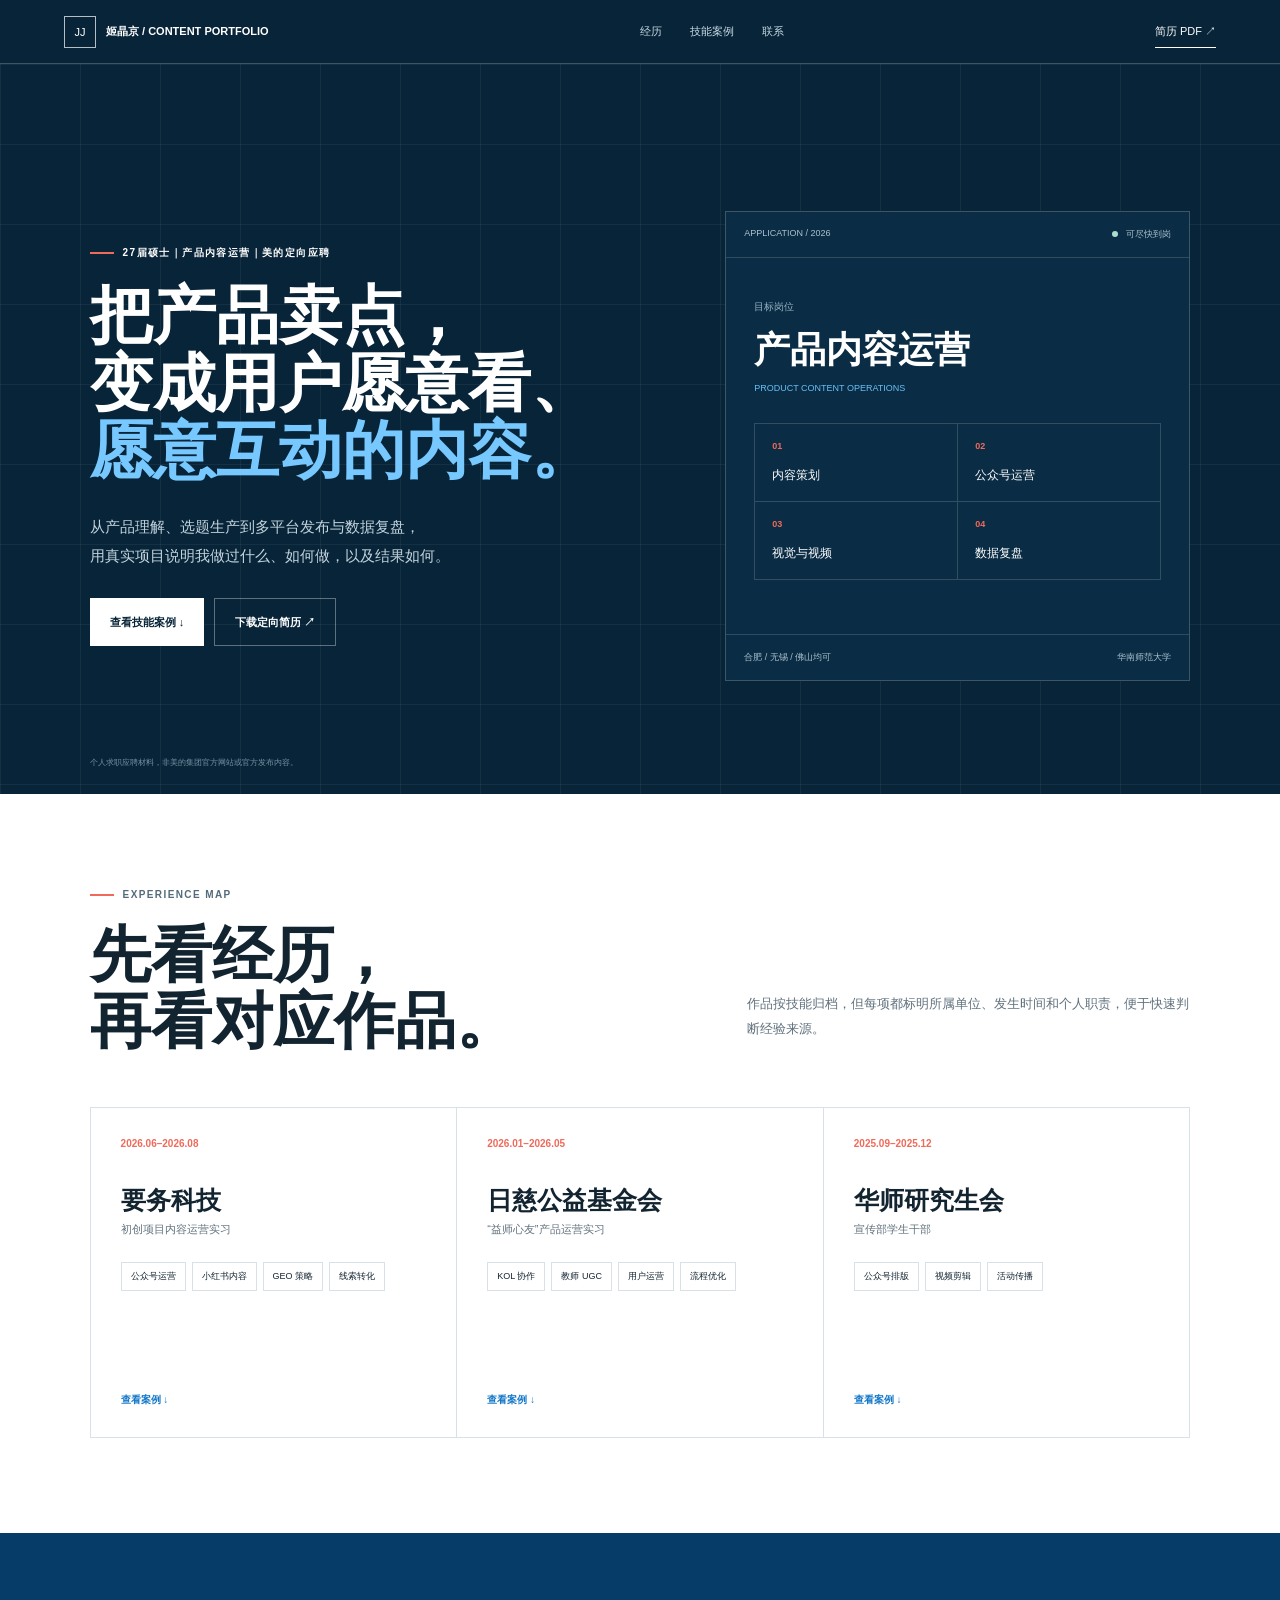
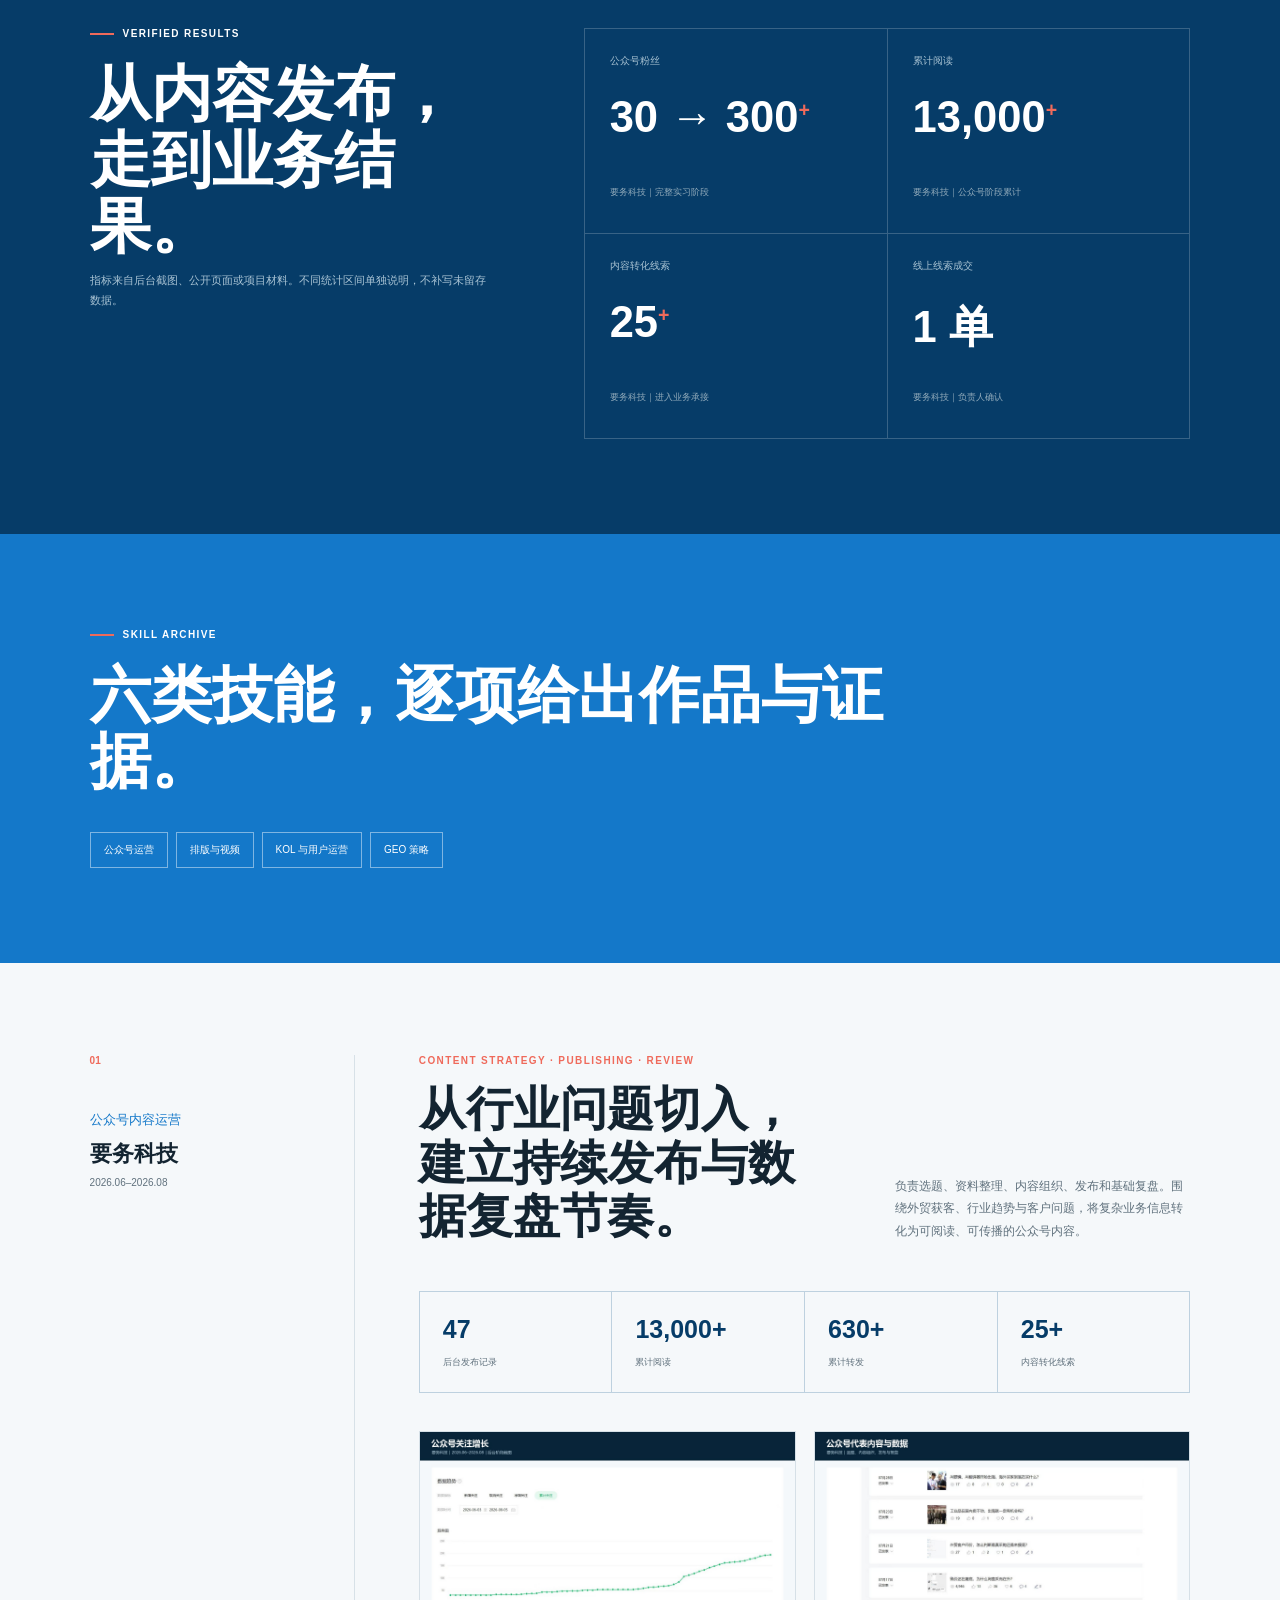
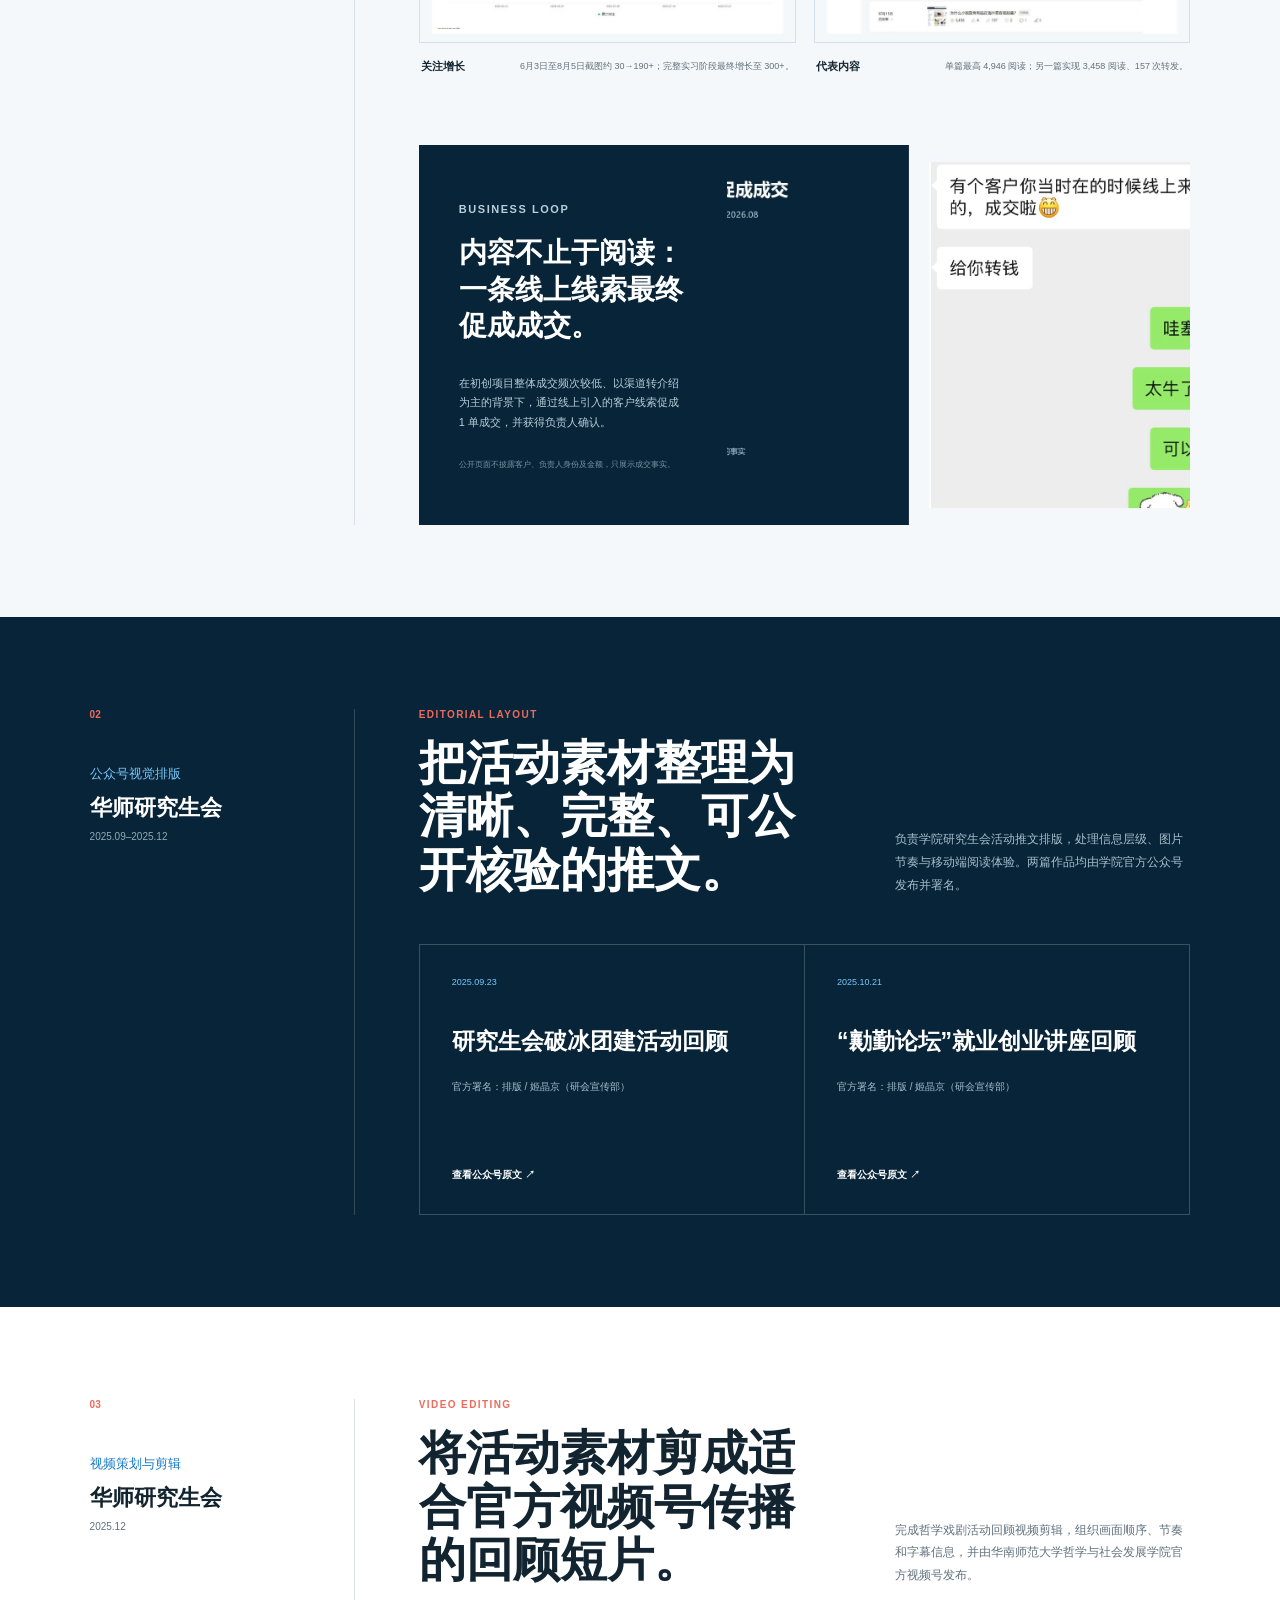
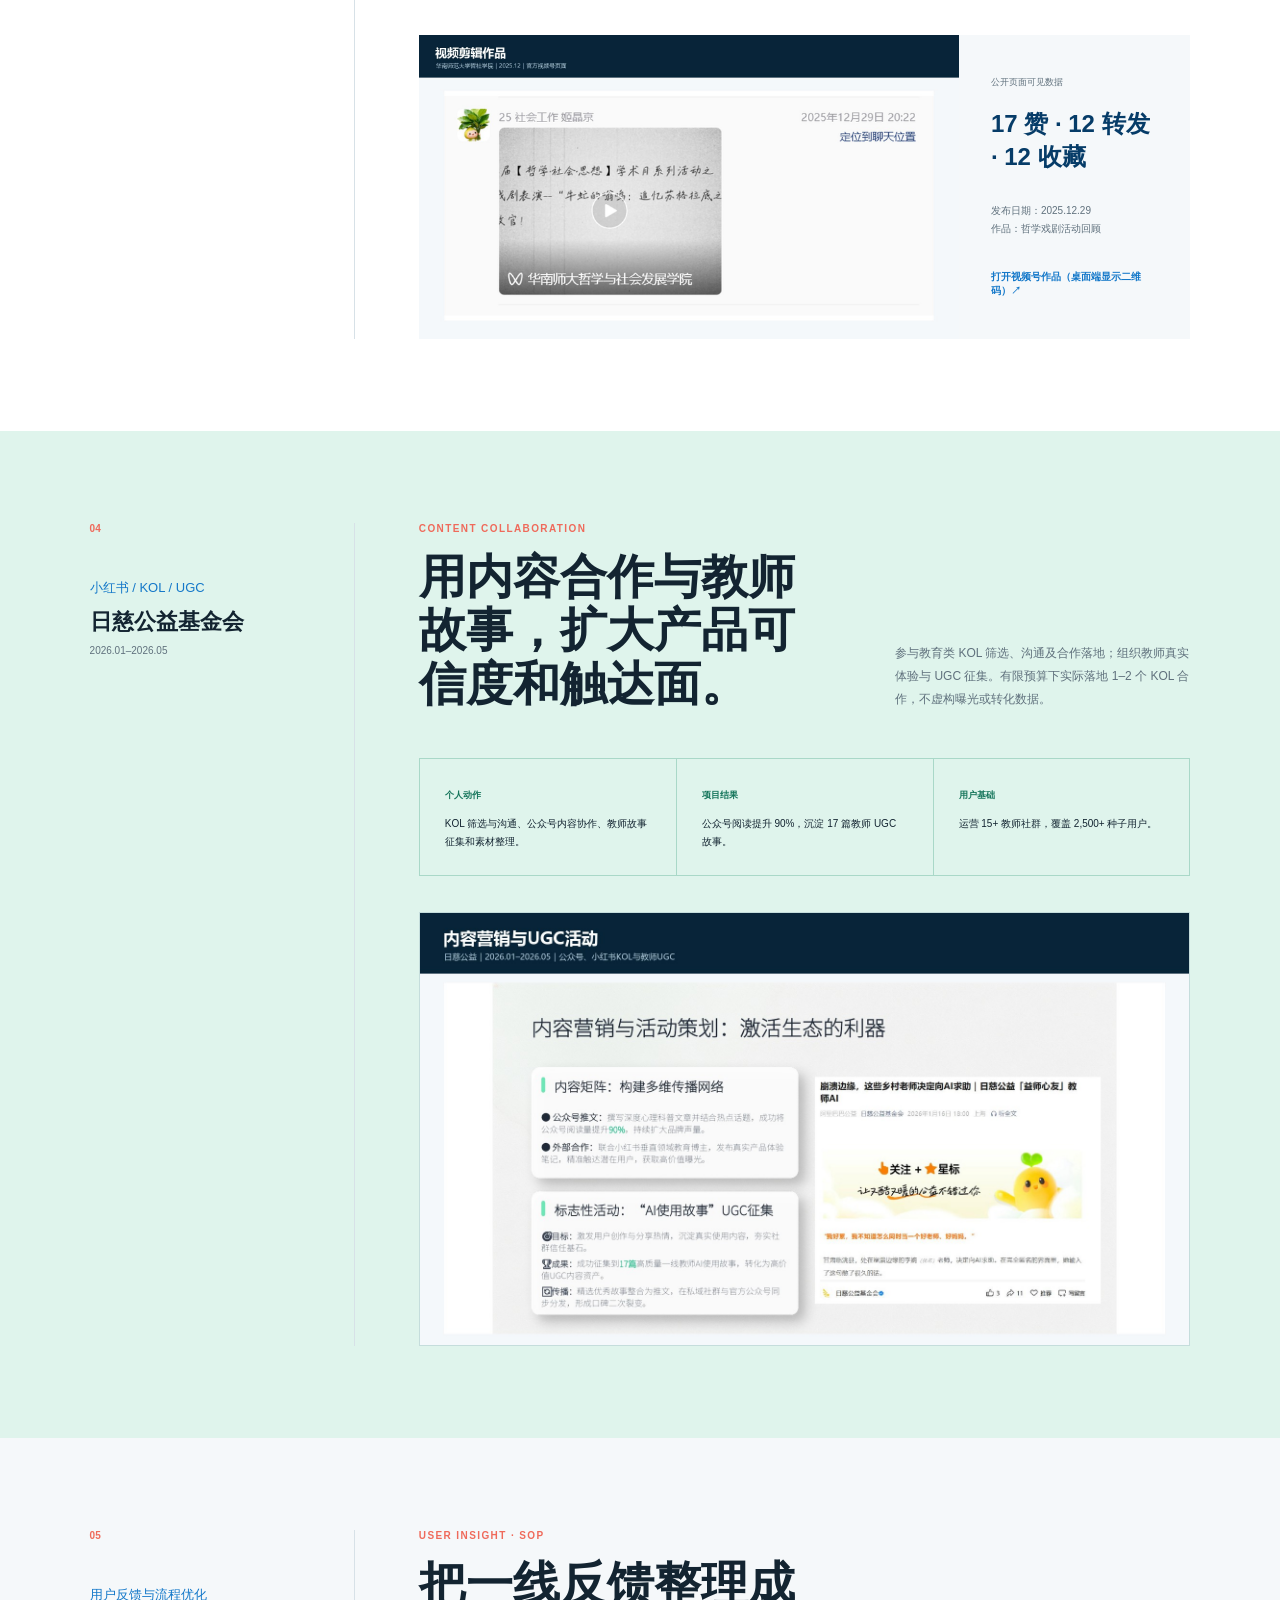
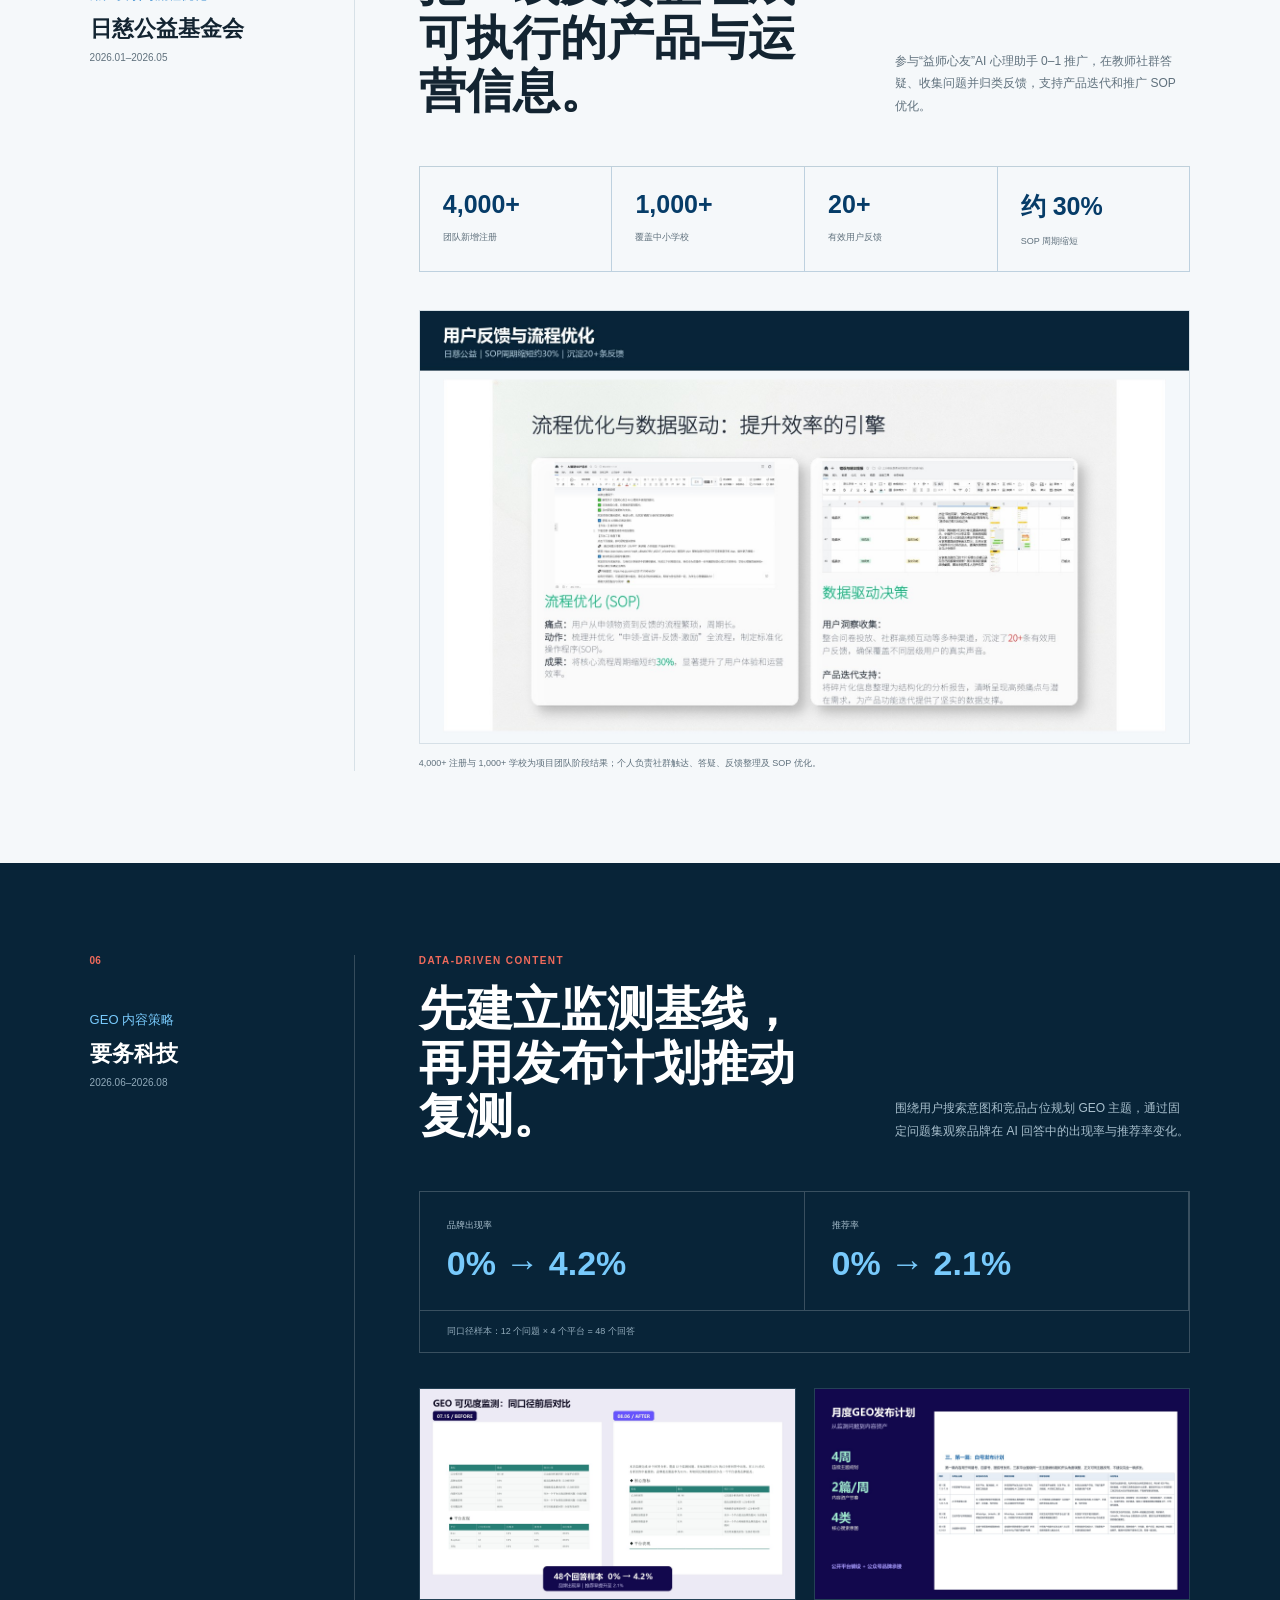
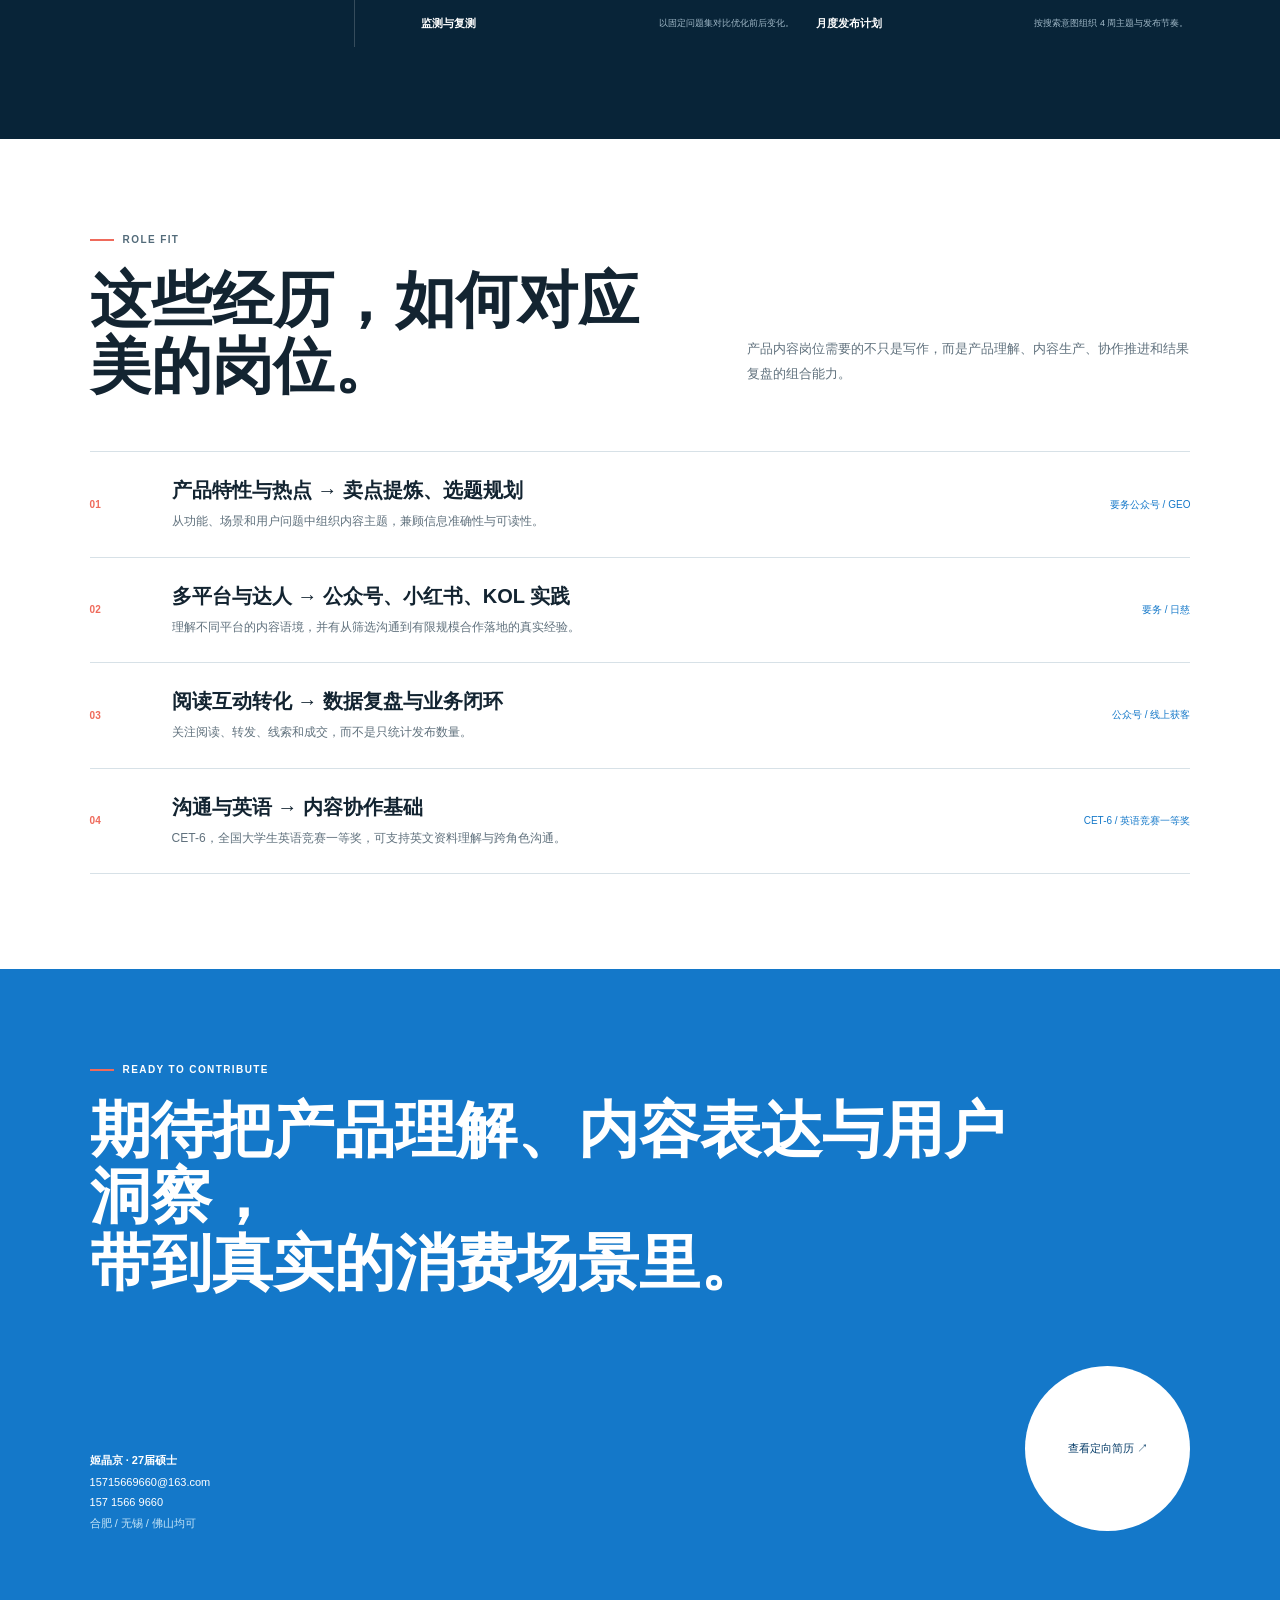
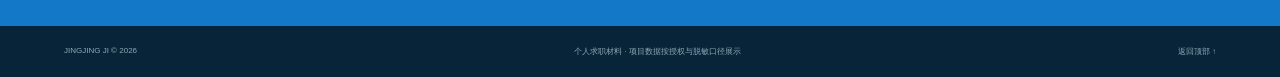
==== commit 89fba743: "Remove internal source note from Midea portfolio" ====
--- a/midea/index.html
+++ b/midea/index.html
@@ -79,7 +79,7 @@
         <div class="skill-body">
           <div class="skill-intro reveal"><div><p class="eyebrow">CONTENT COLLABORATION</p><h3>用内容合作与教师故事，扩大产品可信度和触达面。</h3></div><p>参与教育类 KOL 筛选、沟通及合作落地；组织教师真实体验与 UGC 征集。有限预算下实际落地 1–2 个 KOL 合作，不虚构曝光或转化数据。</p></div>
           <div class="scope-grid reveal"><div><span>个人动作</span><p>KOL 筛选与沟通、公众号内容协作、教师故事征集和素材整理。</p></div><div><span>项目结果</span><p>公众号阅读提升 90%，沉淀 17 篇教师 UGC 故事。</p></div><div><span>用户基础</span><p>运营 15+ 教师社群，覆盖 2,500+ 种子用户。</p></div></div>
-          <figure class="wide-evidence reveal"><img src="assets/evidence-foundation-content.jpg" alt="日慈公益内容营销和UGC项目材料"><figcaption>来源：用户提供的“益师心友”项目作品集。公开展示时区分个人参与动作与项目阶段结果。</figcaption></figure>
+          <figure class="wide-evidence reveal"><img src="assets/evidence-foundation-content.jpg" alt="日慈公益内容营销和UGC项目材料"></figure>
         </div>
       </article>
 
